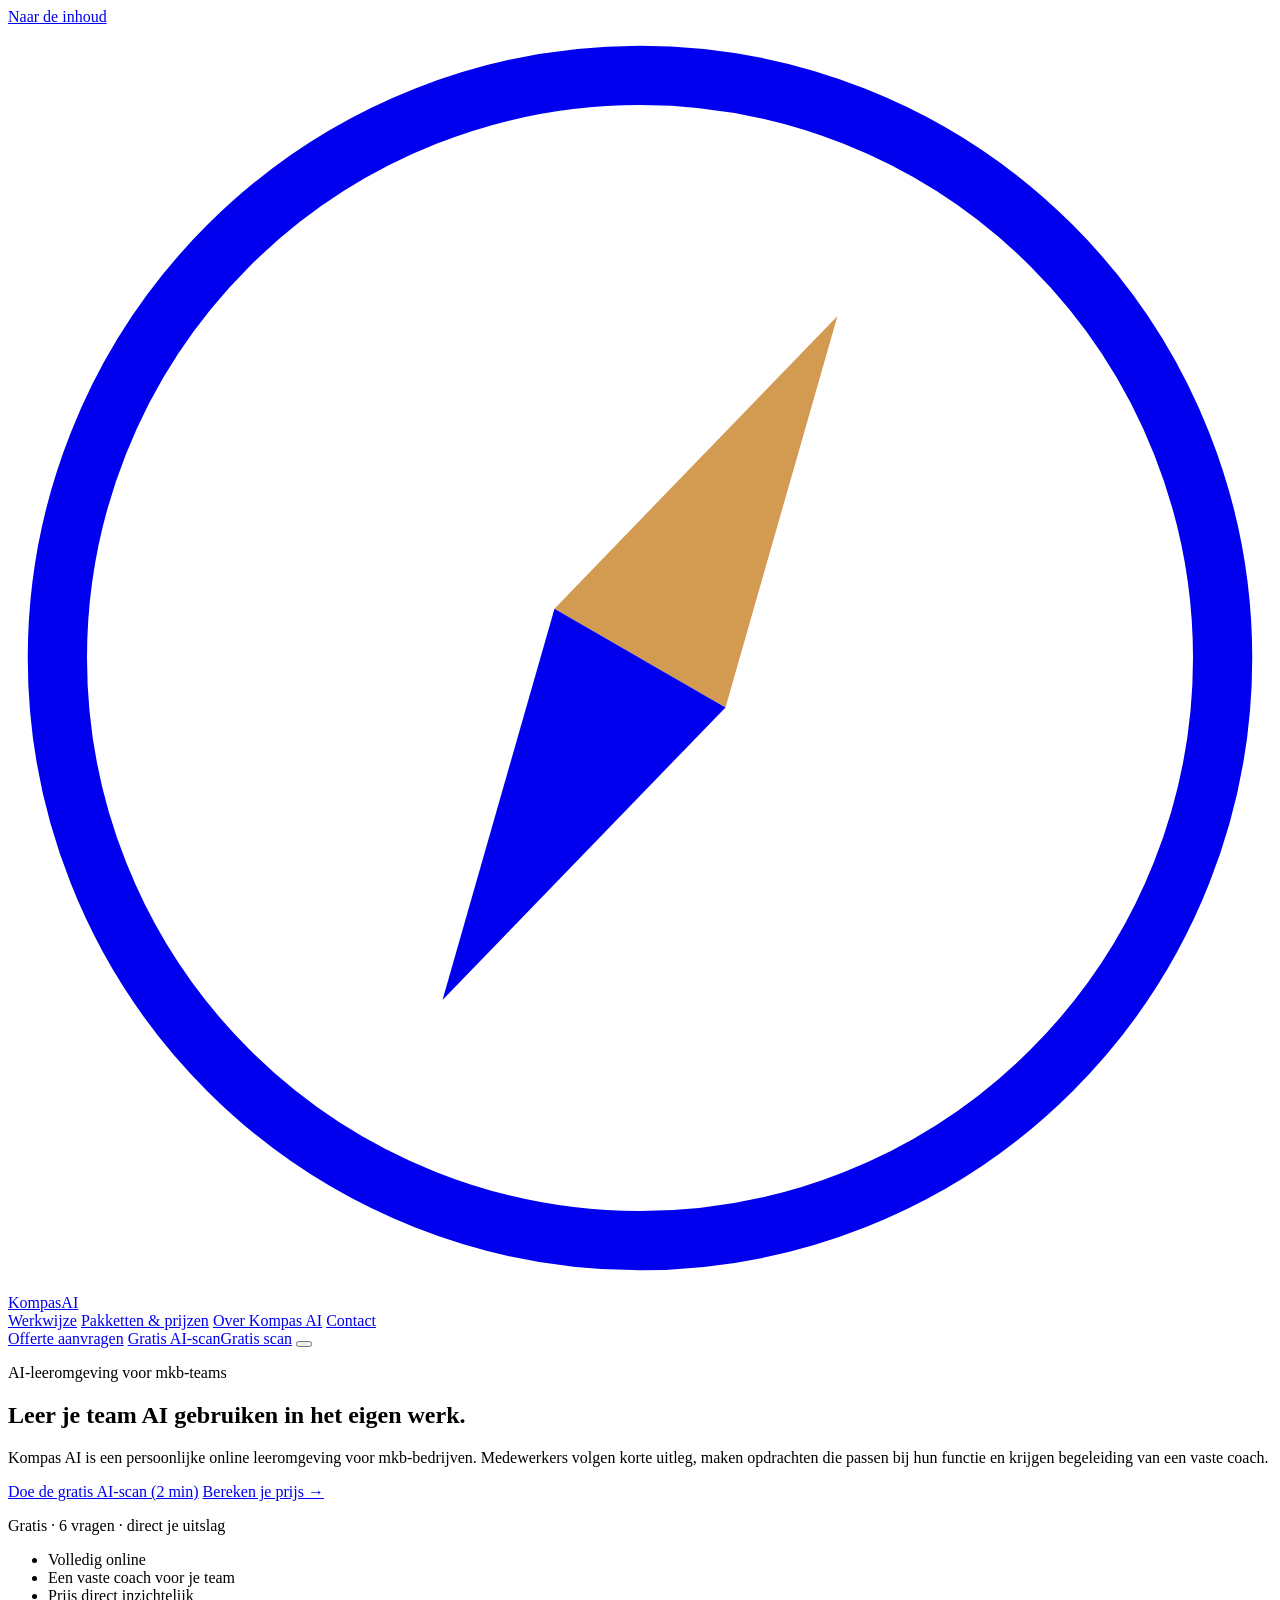
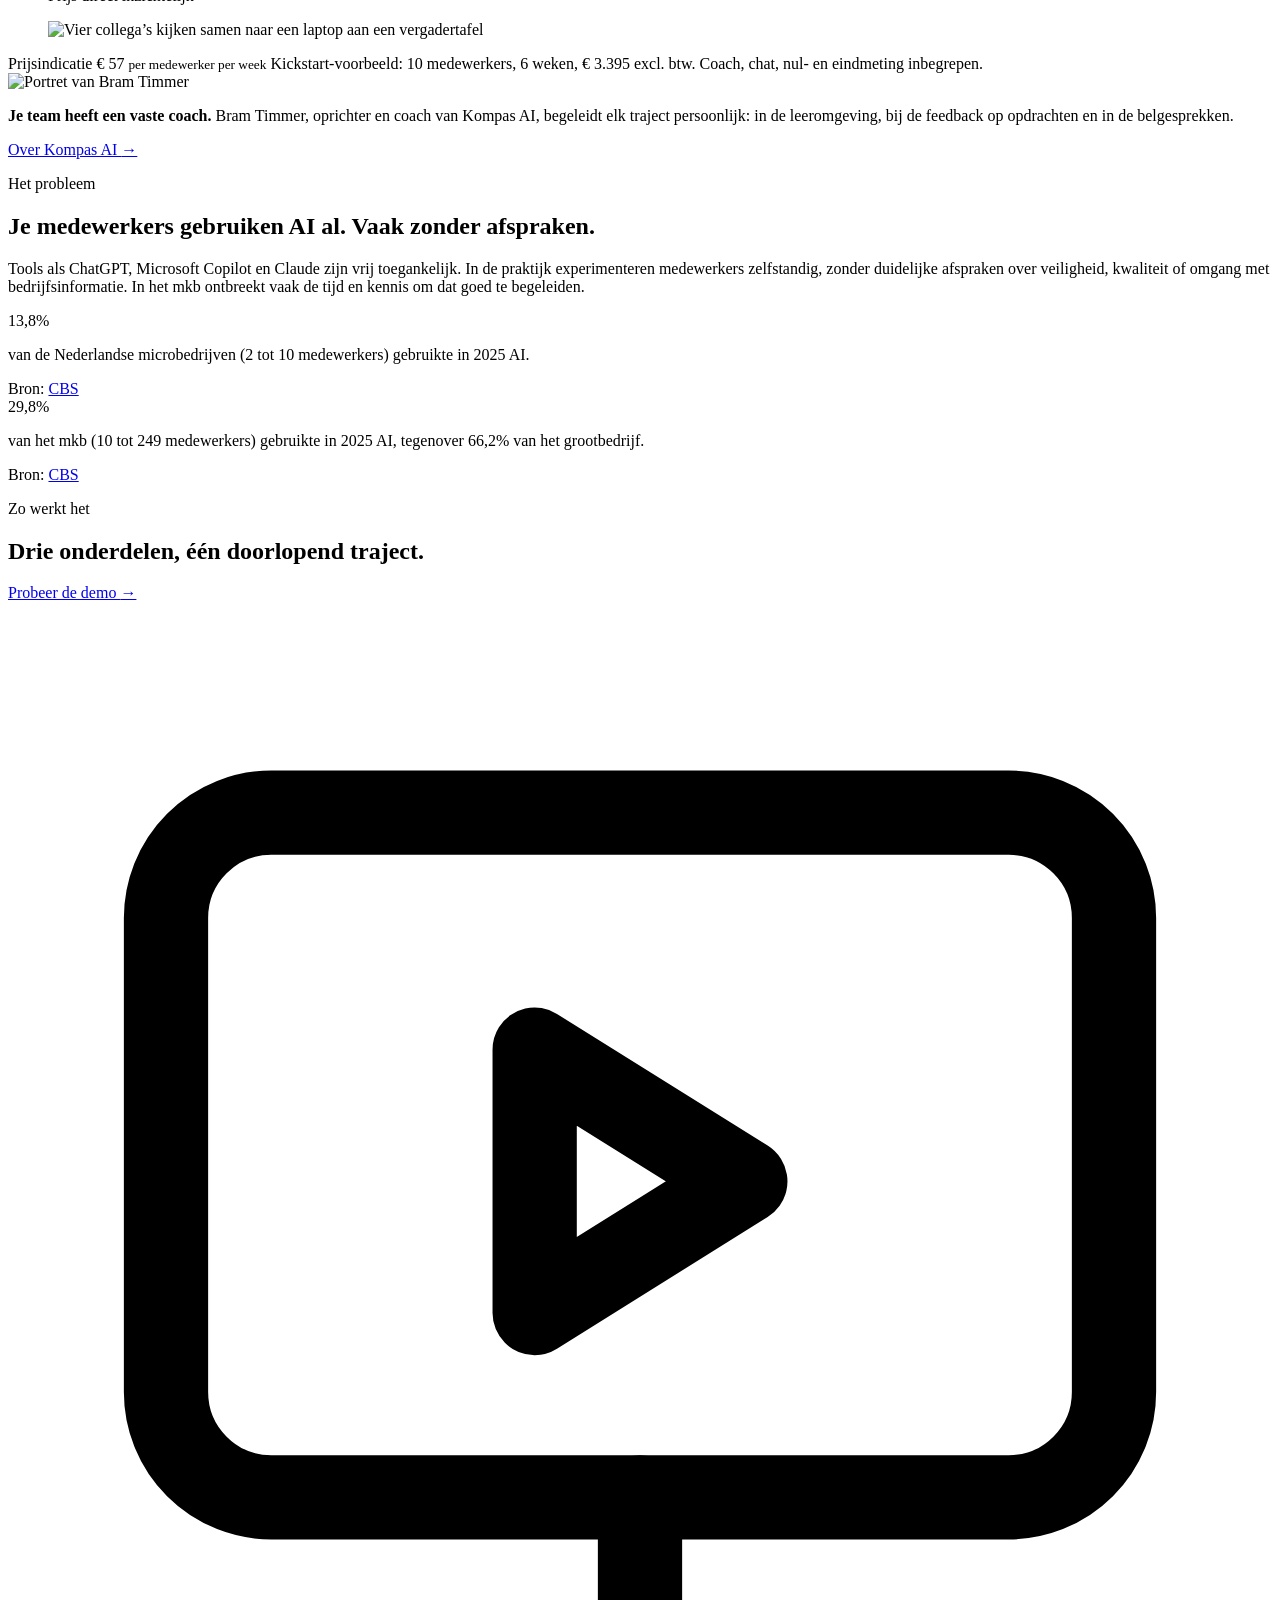
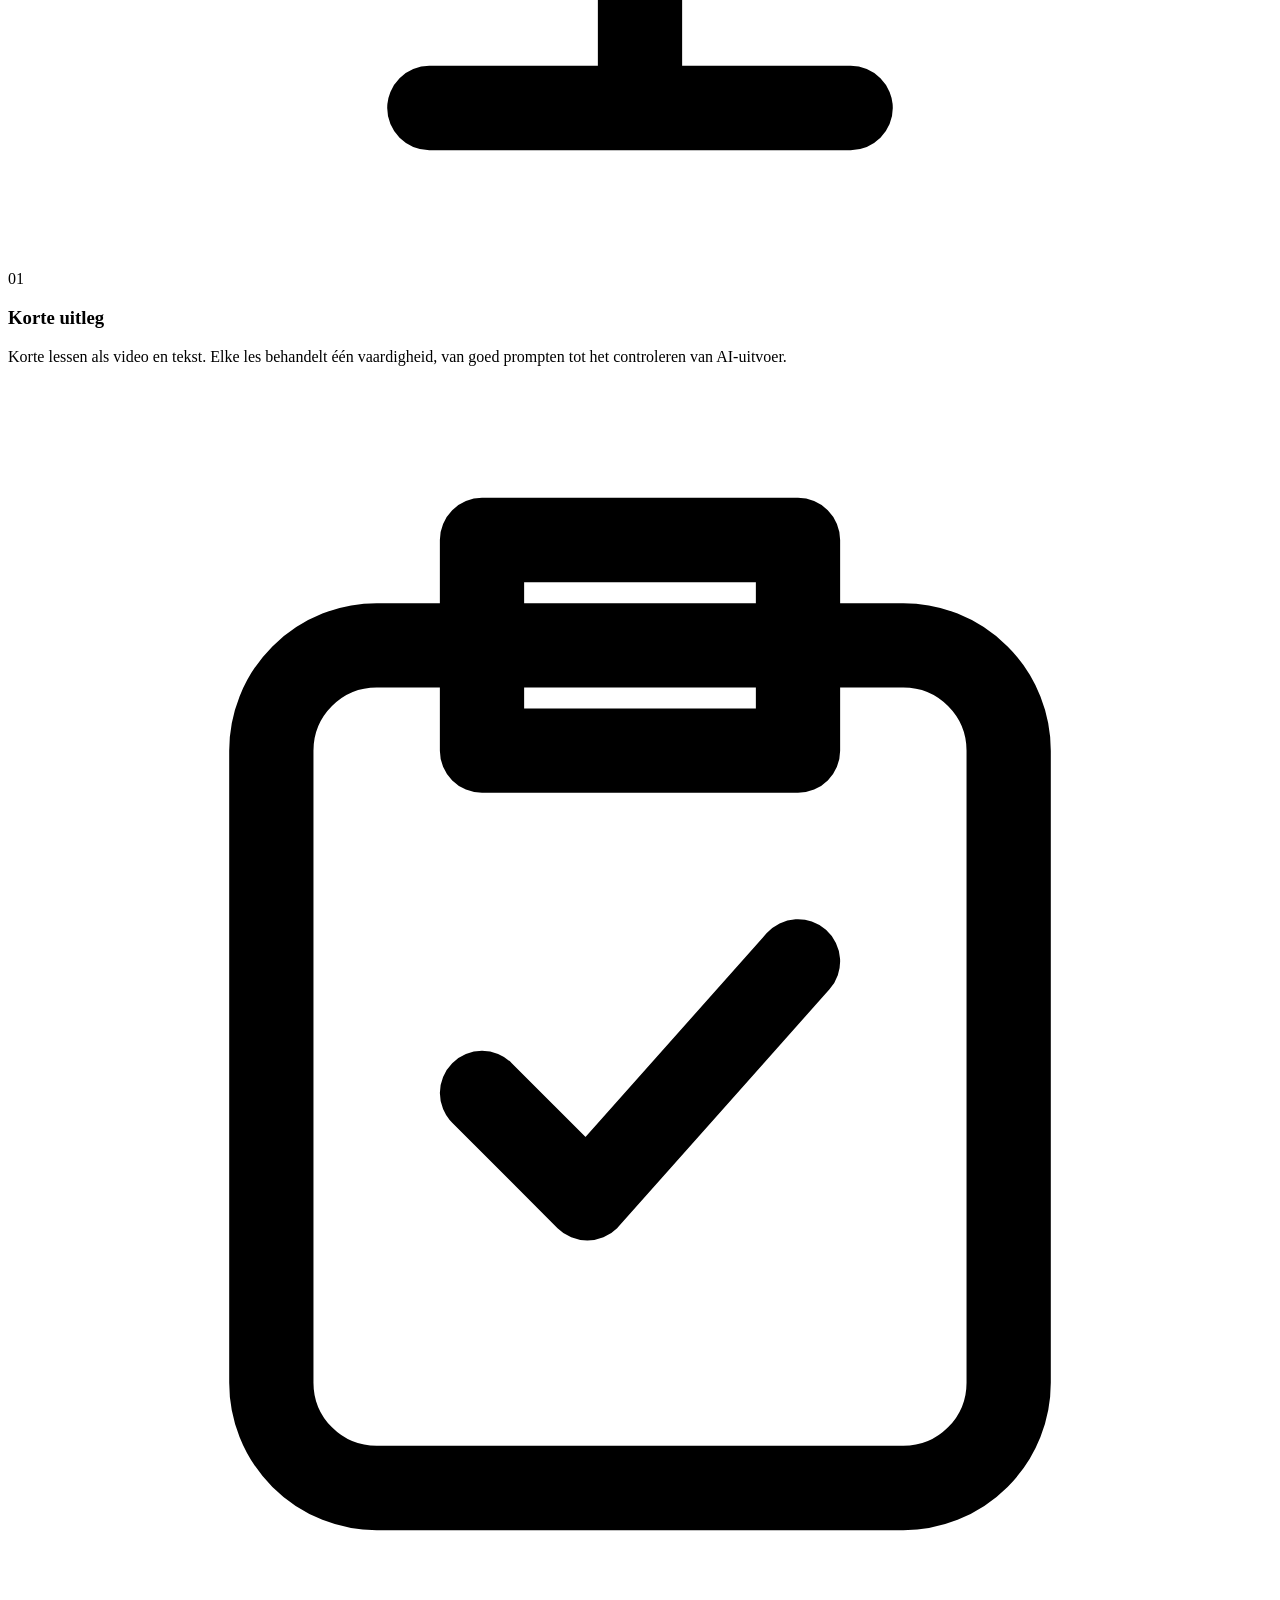
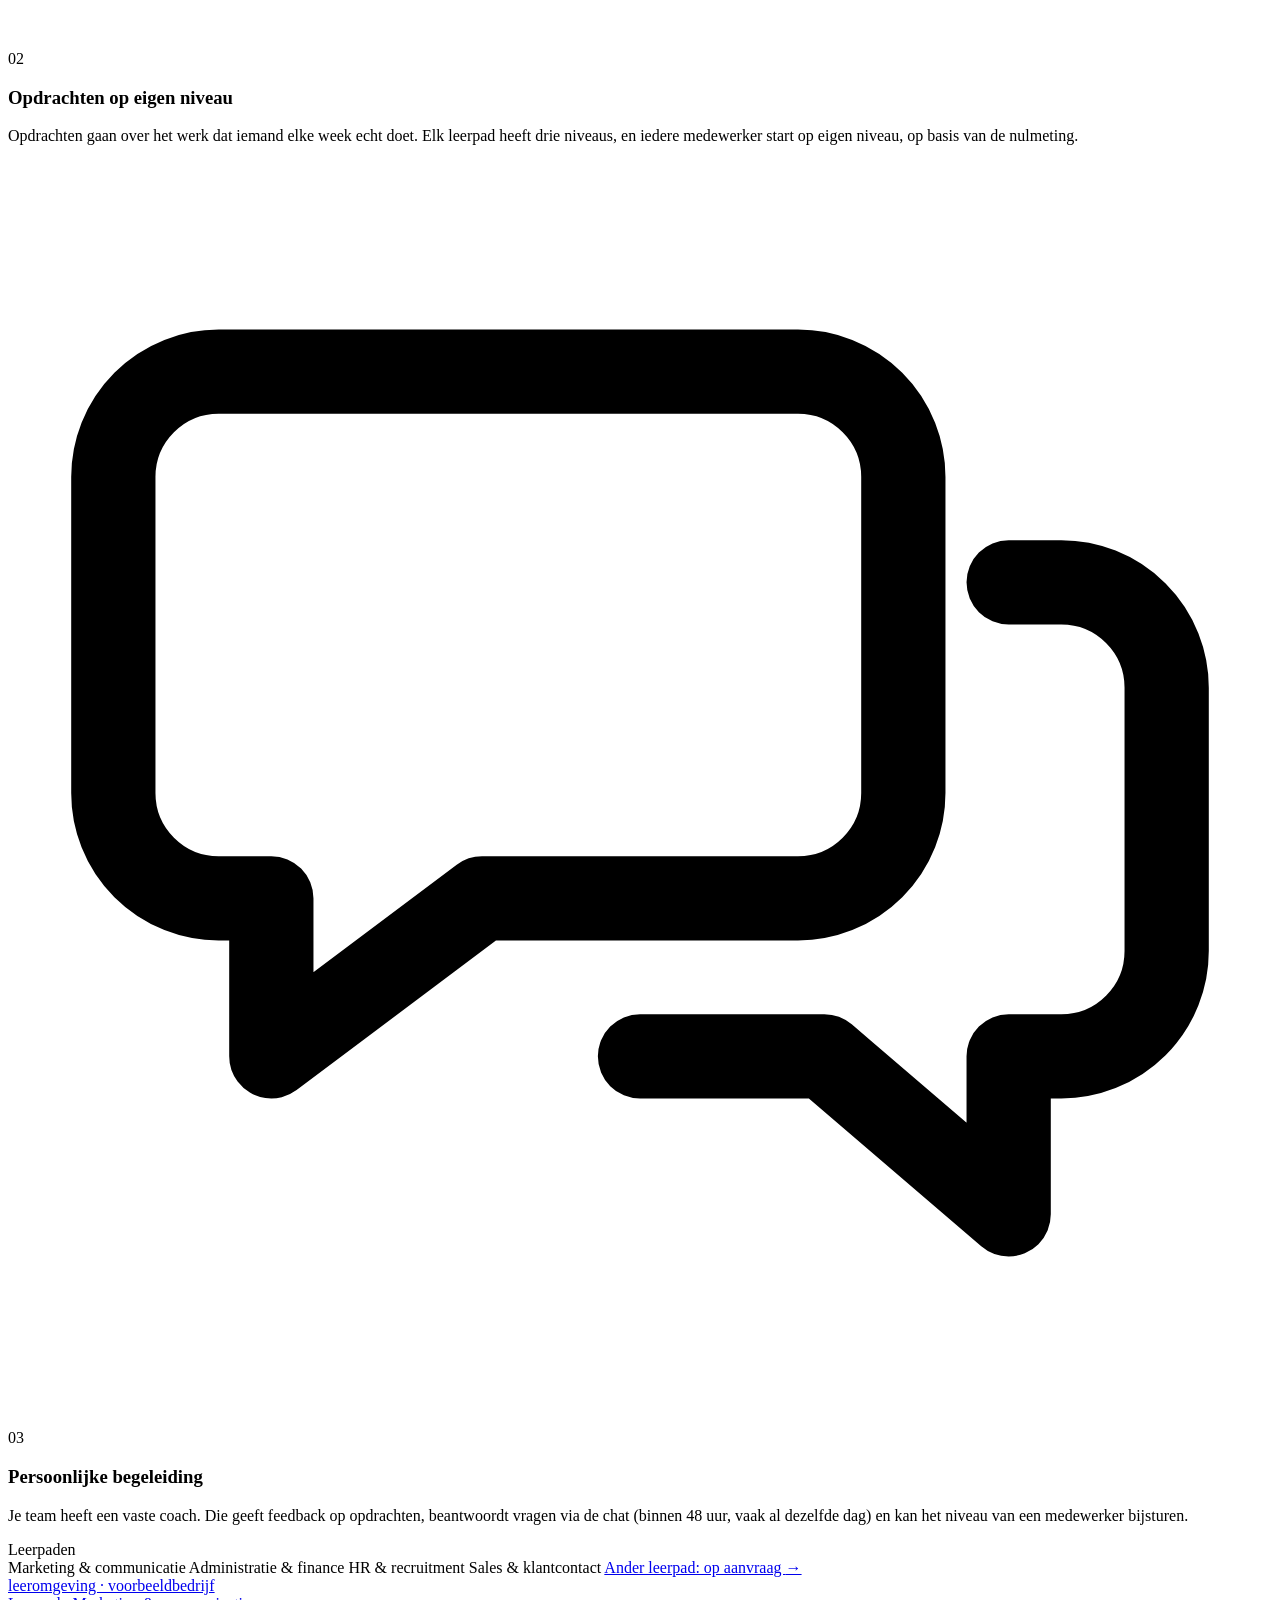
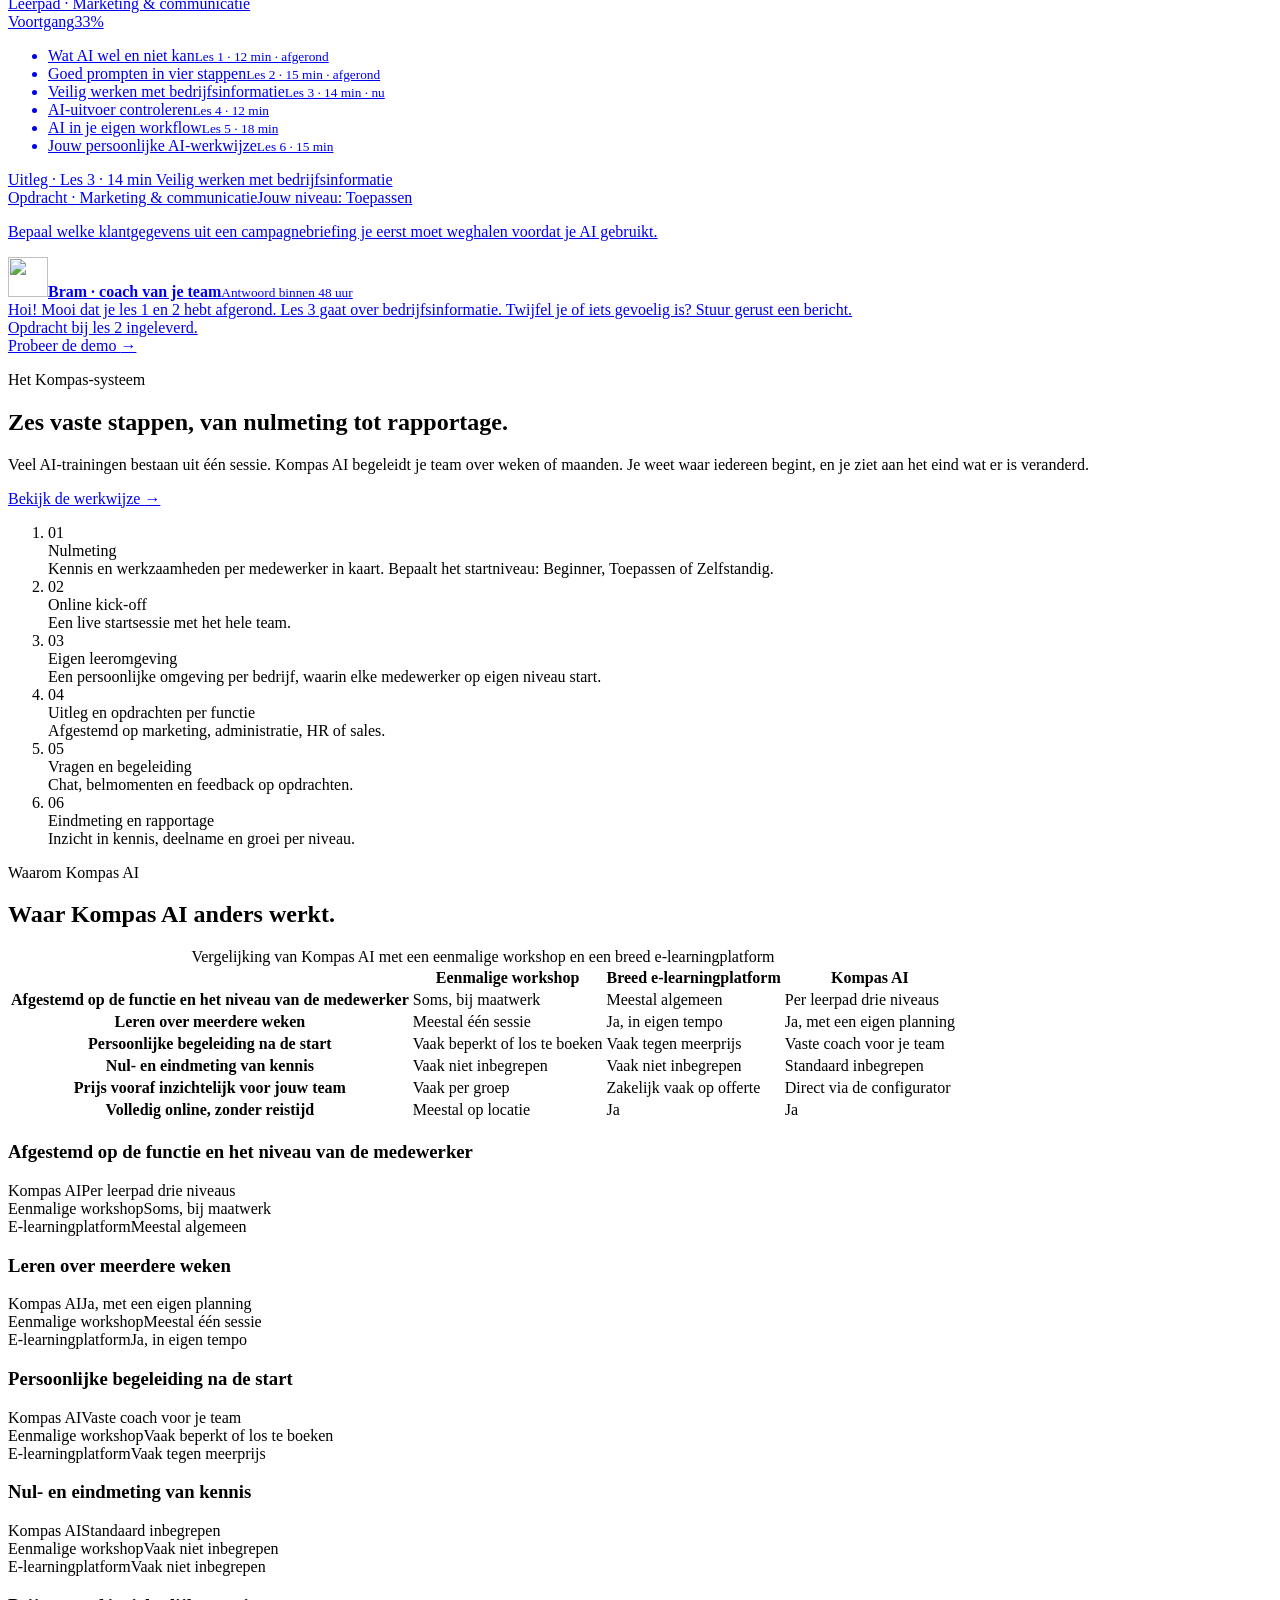
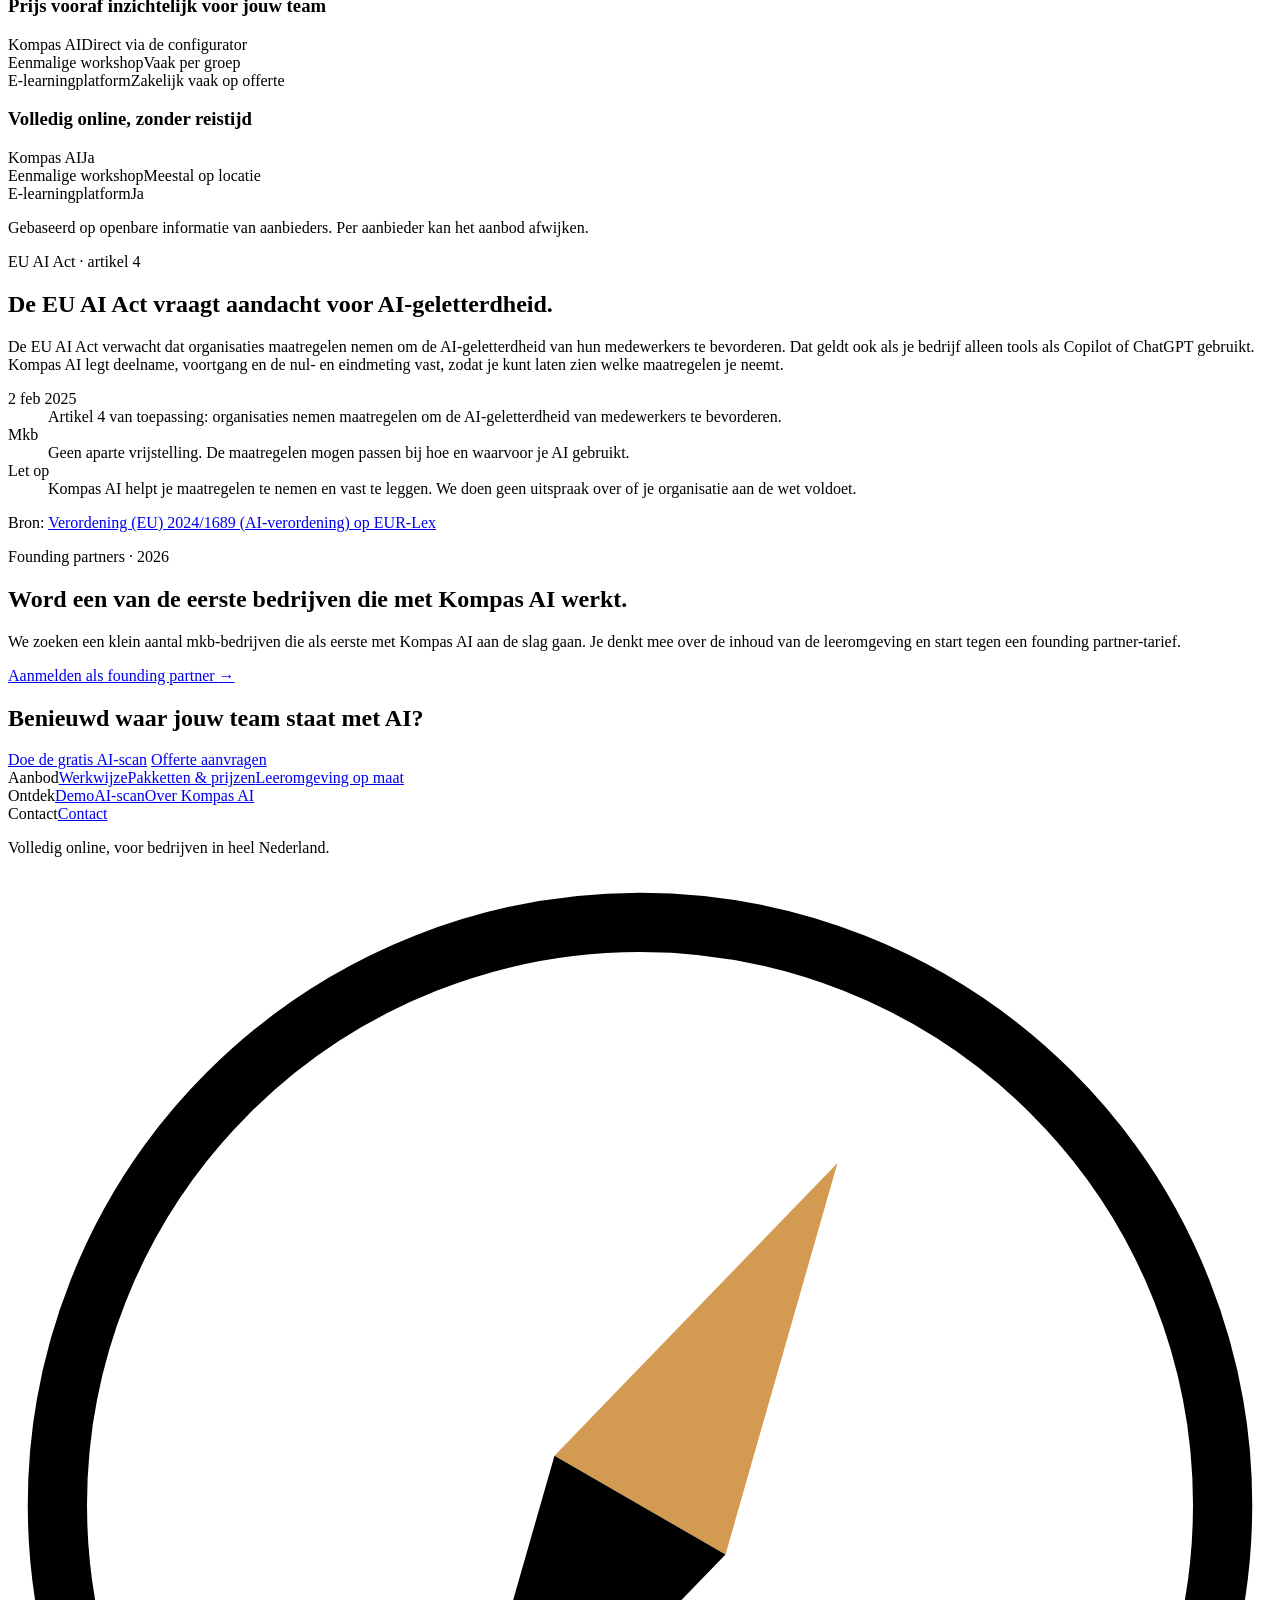
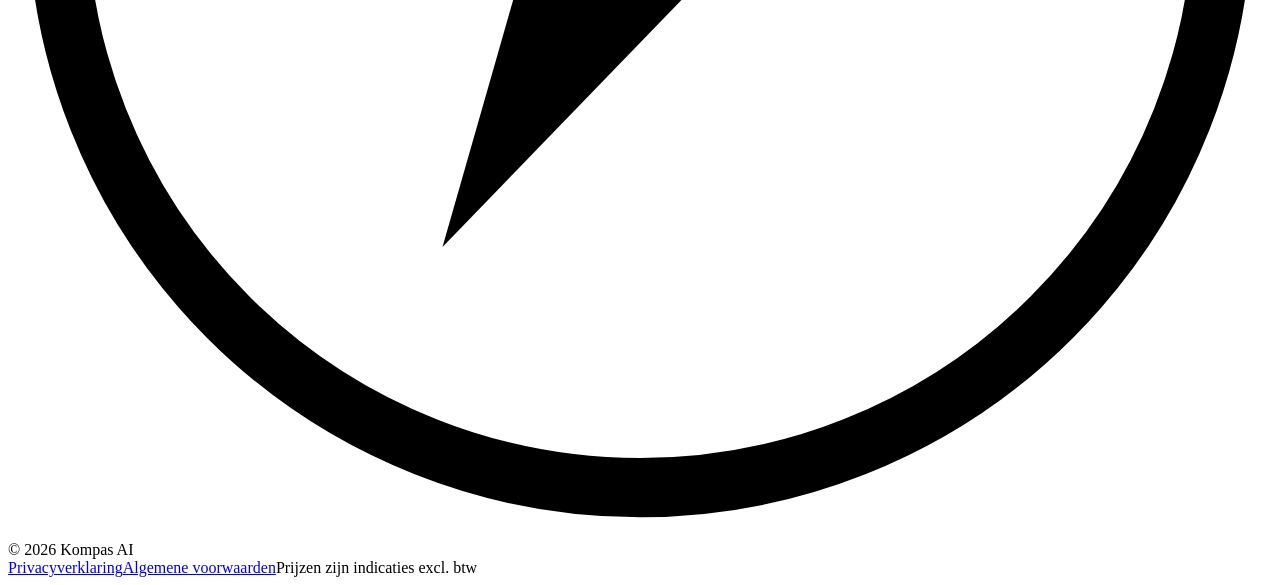
==== index.html @ 10b002e6 "Add files via upload" ====
<!doctype html>
<html lang="nl">
<head>
<meta charset="utf-8">
<meta name="viewport" content="width=device-width, initial-scale=1">
<title>Kompas AI · AI-leeromgeving voor mkb-teams</title>
<meta name="description" content="Kompas AI is een persoonlijke online leeromgeving voor mkb-bedrijven. Korte uitleg, opdrachten per functie en een vaste coach. Bereken direct je prijs of doe de gratis AI-scan.">
<meta name="theme-color" content="#f6f2eb">
<link rel="icon" href="assets/img/favicon.svg" type="image/svg+xml">
<link rel="icon" href="assets/img/favicon-32.png" sizes="32x32" type="image/png">
<link rel="apple-touch-icon" href="assets/img/apple-touch-icon.png">
<meta property="og:type" content="website">
<meta property="og:locale" content="nl_NL">
<meta property="og:site_name" content="Kompas AI">
<meta property="og:title" content="Kompas AI · Leer je team AI gebruiken in het eigen werk">
<meta property="og:description" content="Persoonlijke online AI-leeromgeving voor mkb-teams: korte uitleg, opdrachten op eigen niveau en een vaste coach.">
<meta property="og:image" content="assets/img/og-image.jpg">
<meta name="twitter:card" content="summary_large_image">
<link rel="preconnect" href="https://fonts.googleapis.com">
<link rel="preconnect" href="https://fonts.gstatic.com" crossorigin>
<link rel="stylesheet" href="https://fonts.googleapis.com/css2?family=Geist:wght@400;500;600&amp;family=Geist+Mono:wght@400;500&amp;family=Gloock&amp;display=swap">
<link rel="stylesheet" href="assets/css/styles.css">
<link rel="preload" as="image" href="assets/img/team-800.jpg" imagesrcset="assets/img/team-800.jpg 800w, assets/img/team-1400.jpg 1400w" imagesizes="(min-width: 1024px) 590px, 100vw">
<script>document.documentElement.className += ' js';</script>
<script src="assets/js/config.js" defer></script>
<script src="assets/js/core.js" defer></script>
<script src="assets/js/site.js" defer></script>
<script type="application/ld+json">
{"@context":"https://schema.org","@type":"Organization","name":"Kompas AI","description":"Persoonlijke online AI-leeromgeving voor mkb-teams, met korte uitleg, opdrachten per functie en een vaste coach.","areaServed":{"@type":"Country","name":"Nederland"},"founder":{"@type":"Person","name":"Bram Timmer"}}
</script>
</head>
<body data-page="home">
<a class="skip-link" href="#main">Naar de inhoud</a>

<header class="site-header" data-header>
  <div class="header__bar">
    <a class="brand" href="index.html" aria-label="Kompas AI, naar de homepage">
      <svg class="brand__mark" viewBox="0 0 32 32" aria-hidden="true"><circle cx="16" cy="16" r="14.75" fill="none" stroke="currentColor" stroke-width="1.5"/><g transform="rotate(30 16 16)"><path d="M16 6 18.5 16h-5z" fill="#d39b52"/><path d="M13.5 16h5L16 26z" fill="currentColor"/></g></svg>
      <span class="brand__name">Kompas</span><span class="brand__tag">AI</span>
    </a>
    <nav class="nav" aria-label="Hoofdmenu">
      <a href="werkwijze.html" data-nav="werkwijze">Werkwijze</a>
      <a href="pakketten.html" data-nav="pakketten">Pakketten &amp; prijzen</a>
      <a href="over.html" data-nav="over">Over Kompas AI</a>
      <a href="contact.html" data-nav="contact">Contact</a>
    </nav>
    <div class="header__actions">
      <a class="header__login" href="#" data-login hidden>Inloggen</a>
      <a class="btn btn--outline btn--sm header__offerte" href="contact.html?type=offerte" data-cta="Offerte">Offerte aanvragen</a>
      <a class="btn btn--primary btn--sm" href="ai-scan.html" data-hide-on-scan><span class="label-lg">Gratis AI-scan</span><span class="label-sm">Gratis scan</span></a>
      <button class="menu-toggle" type="button" data-menu-toggle aria-expanded="false" aria-controls="mobiel-menu" aria-label="Menu openen"><span></span><span></span><span></span></button>
    </div>
  </div>
  <nav class="mobile-menu" id="mobiel-menu" aria-label="Hoofdmenu" hidden>
    <a class="mobile-menu__scan" href="ai-scan.html" data-nav="ai-scan">Gratis AI-scan <span class="arrow" aria-hidden="true">→</span></a>
    <a href="werkwijze.html" data-nav="werkwijze">Werkwijze</a>
    <a href="pakketten.html" data-nav="pakketten">Pakketten &amp; prijzen</a>
    <a href="over.html" data-nav="over">Over Kompas AI</a>
    <a href="contact.html" data-nav="contact">Contact</a>
    <a class="mobile-menu__offerte" href="contact.html?type=offerte" data-cta="Offerte">Offerte aanvragen</a>
    <a class="mobile-menu__login" href="#" data-login hidden>Inloggen</a>
  </nav>
</header>

<main id="main">

  <!-- Hero -->
  <section class="hero">
    <div class="container">
      <div class="hero__grid">
        <div class="hero__copy">
          <p class="eyebrow eyebrow--dot">AI-leeromgeving voor mkb-teams</p>
          <h1 class="display">Leer je team AI gebruiken in het eigen werk.</h1>
          <p class="lead">Kompas AI is een persoonlijke online leeromgeving voor mkb-bedrijven. Medewerkers volgen korte uitleg, maken opdrachten die passen bij hun functie en krijgen begeleiding van een vaste coach.</p>
          <div class="hero__ctas">
            <a class="btn btn--primary btn--lg" href="ai-scan.html">Doe de gratis AI-scan (2 min)</a>
            <a class="link-arrow" href="pakketten.html">Bereken je prijs <span class="arrow" aria-hidden="true">→</span></a>
          </div>
          <p class="hero__micro">Gratis · 6 vragen · direct je uitslag</p>
          <ul class="trust-row">
            <li>Volledig online</li>
            <li>Een vaste coach voor je team</li>
            <li>Prijs direct inzichtelijk</li>
          </ul>
        </div>
        <div class="hero__media">
          <figure class="media media--4x3 hero__photo">
            <img src="assets/img/team-800.jpg" srcset="assets/img/team-800.jpg 800w, assets/img/team-1400.jpg 1400w" sizes="(min-width: 1024px) 590px, 100vw" width="1400" height="1050" alt="Vier collega’s kijken samen naar een laptop aan een vergadertafel" fetchpriority="high">
          </figure>
          <div class="price-anchor">
            <span class="price-anchor__label">Prijsindicatie</span>
            <span class="price-anchor__amount"><span data-anchor="pw">€ 57</span> <small>per medewerker per week</small></span>
            <span class="price-anchor__note">Kickstart-voorbeeld: <span data-anchor="emp">10</span> medewerkers, <span data-anchor="weeks">6</span> weken, <span data-anchor="total">€ 3.395</span> excl. btw. Coach, chat, nul- en eindmeting inbegrepen.</span>
          </div>
        </div>
      </div>

      <div class="coach-band reveal">
        <img class="coach-band__photo" src="assets/img/bram-240.jpg" width="64" height="64" alt="Portret van Bram Timmer" loading="lazy">
        <p class="coach-band__text"><strong>Je team heeft een vaste coach.</strong> Bram Timmer, oprichter en coach van Kompas AI, begeleidt elk traject persoonlijk: in de leeromgeving, bij de feedback op opdrachten en in de belgesprekken.</p>
        <a class="link-arrow link-arrow--sm" href="over.html">Over Kompas AI <span class="arrow" aria-hidden="true">→</span></a>
      </div>
    </div>
  </section>

  <!-- Het probleem -->
  <section class="section section--line">
    <div class="container">
      <div class="split split--end reveal">
        <div class="stack-16">
          <p class="eyebrow">Het probleem</p>
          <h2 class="h2">Je medewerkers gebruiken AI al. Vaak zonder afspraken.</h2>
        </div>
        <p class="text-lg">Tools als ChatGPT, Microsoft Copilot en Claude zijn vrij toegankelijk. In de praktijk experimenteren medewerkers zelfstandig, zonder duidelijke afspraken over veiligheid, kwaliteit of omgang met bedrijfsinformatie. In het mkb ontbreekt vaak de tijd en kennis om dat goed te begeleiden.</p>
      </div>
      <div class="stats" data-stats data-stagger>
        <div class="stat">
          <div class="stat__num">13,8%</div>
          <p class="text">van de Nederlandse microbedrijven (2 tot 10 medewerkers) gebruikte in 2025 AI.</p>
          <span class="stat__src">Bron: <a href="https://www.cbs.nl/nl-nl/longread/rapportages/2026/gebruik-van-ai-technologie-door-nederlandse-microbedrijven" target="_blank" rel="noopener">CBS</a></span>
        </div>
        <div class="stat">
          <div class="stat__num">29,8%</div>
          <p class="text">van het mkb (10 tot 249 medewerkers) gebruikte in 2025 AI, tegenover 66,2% van het grootbedrijf.</p>
          <span class="stat__src">Bron: <a href="https://www.cbs.nl/nl-nl/longread/rapportages/2026/gebruik-van-ai-technologie-door-nederlandse-microbedrijven" target="_blank" rel="noopener">CBS</a></span>
        </div>
        <div class="stat" data-kvk-stat hidden>
          <div class="stat__num">7%</div>
          <p class="text">van de Nederlandse ondernemers is goed op de hoogte van de EU AI Act.</p>
          <span class="stat__src">Bron: KVK, via <span data-bind="kvkBron"></span></span>
        </div>
      </div>
    </div>
  </section>

  <!-- Zo werkt het -->
  <section class="section section--sand">
    <div class="container stack-48">
      <div class="section-head section-head--row reveal">
        <div>
          <p class="eyebrow">Zo werkt het</p>
          <h2 class="h2">Drie onderdelen, één doorlopend traject.</h2>
        </div>
        <a class="btn btn--outline" href="demo.html">Probeer de demo <span class="arrow" aria-hidden="true">→</span></a>
      </div>
      <div class="grid cols-3" data-stagger>
        <article class="card">
          <div class="card__top">
            <span class="icon-tile"><svg viewBox="0 0 24 24" fill="none" stroke="currentColor" stroke-width="1.6" stroke-linecap="round" stroke-linejoin="round" aria-hidden="true"><rect x="3" y="4" width="18" height="13" rx="2"/><path d="M10 8.5v5l4-2.5z"/><path d="M8 21h8M12 17v4"/></svg></span>
            <span class="card__num">01</span>
          </div>
          <h3 class="h3">Korte uitleg</h3>
          <p class="text">Korte lessen als video en tekst. Elke les behandelt één vaardigheid, van goed prompten tot het controleren van AI-uitvoer.</p>
        </article>
        <article class="card">
          <div class="card__top">
            <span class="icon-tile"><svg viewBox="0 0 24 24" fill="none" stroke="currentColor" stroke-width="1.6" stroke-linecap="round" stroke-linejoin="round" aria-hidden="true"><rect x="5" y="5" width="14" height="16" rx="2"/><path d="M9 3h6v4H9z"/><path d="M9 13.5l2 2 4-4.5"/></svg></span>
            <span class="card__num">02</span>
          </div>
          <h3 class="h3">Opdrachten op eigen niveau</h3>
          <p class="text">Opdrachten gaan over het werk dat iemand elke week echt doet. Elk leerpad heeft drie niveaus, en iedere medewerker start op eigen niveau, op basis van de nulmeting.</p>
        </article>
        <article class="card">
          <div class="card__top">
            <span class="icon-tile"><svg viewBox="0 0 24 24" fill="none" stroke="currentColor" stroke-width="1.6" stroke-linecap="round" stroke-linejoin="round" aria-hidden="true"><path d="M4 4h11a2 2 0 0 1 2 2v6a2 2 0 0 1-2 2H9l-4 3v-3H4a2 2 0 0 1-2-2V6a2 2 0 0 1 2-2z"/><path d="M19 8h1a2 2 0 0 1 2 2v5a2 2 0 0 1-2 2h-1v3l-3.5-3H12"/></svg></span>
            <span class="card__num">03</span>
          </div>
          <h3 class="h3">Persoonlijke begeleiding</h3>
          <p class="text">Je team heeft een vaste coach. Die geeft feedback op opdrachten, beantwoordt vragen via de chat (<span data-bind="chatReactietijd">binnen 48 uur, vaak al dezelfde dag</span>) en kan het niveau van een medewerker bijsturen.</p>
        </article>
      </div>
      <div class="stack-12 reveal">
        <span class="eyebrow">Leerpaden</span>
        <div class="chip-row" data-leerpaden="chip">
          <span class="chip" data-lp>Marketing &amp; communicatie</span>
          <span class="chip" data-lp>Administratie &amp; finance</span>
          <span class="chip" data-lp>HR &amp; recruitment</span>
          <span class="chip" data-lp>Sales &amp; klantcontact</span>
          <a class="chip chip--dashed" href="contact.html?type=leerpad-op-aanvraag" data-cta="Leerpad op aanvraag">Ander leerpad: op aanvraag <span class="arrow" aria-hidden="true">→</span></a>
        </div>
      </div>

      <a class="shot reveal" href="demo.html" aria-label="Probeer de demo van de leeromgeving">
        <div class="window" aria-hidden="true">
          <div class="window__bar"><span class="window__dots"><i></i><i></i><i></i></span><span class="window__url">leeromgeving · voorbeeldbedrijf</span></div>
          <div class="mock">
            <div class="mock__side">
              <span class="mock__label">Leerpad · Marketing &amp; communicatie</span>
              <div class="mock__prog"><span>Voortgang</span><span class="mono">33%</span></div>
              <div class="mock__track"><i></i></div>
              <ul class="mock__lessons">
                <li class="done"><span>Wat AI wel en niet kan<small>Les 1 · 12 min · afgerond</small></span></li>
                <li class="done"><span>Goed prompten in vier stappen<small>Les 2 · 15 min · afgerond</small></span></li>
                <li class="now"><span>Veilig werken met bedrijfsinformatie<small>Les 3 · 14 min · nu</small></span></li>
                <li><span>AI-uitvoer controleren<small>Les 4 · 12 min</small></span></li>
                <li><span>AI in je eigen workflow<small>Les 5 · 18 min</small></span></li>
                <li><span>Jouw persoonlijke AI-werkwijze<small>Les 6 · 15 min</small></span></li>
              </ul>
            </div>
            <div class="mock__main">
              <span class="mock__label">Uitleg · Les 3 · 14 min</span>
              <span class="mock__title">Veilig werken met bedrijfsinformatie</span>
              <div class="mock__video"><span class="mock__play"></span></div>
              <div class="mock__task">
                <div class="mock__badges"><span class="b1">Opdracht · Marketing &amp; communicatie</span><span class="b2">Jouw niveau: Toepassen</span></div>
                <p>Bepaal welke klantgegevens uit een campagnebriefing je eerst moet weghalen voordat je AI gebruikt.</p>
                <div class="mock__input"></div>
              </div>
            </div>
            <div class="mock__chat">
              <div class="mock__coach"><img src="assets/img/bram-240.jpg" alt="" width="40" height="40" loading="lazy"><span><b>Bram · coach van je team</b><small>Antwoord binnen 48 uur</small></span></div>
              <div class="mock__msgs">
                <div class="mock__msg">Hoi! Mooi dat je les 1 en 2 hebt afgerond. Les 3 gaat over bedrijfsinformatie. Twijfel je of iets gevoelig is? Stuur gerust een bericht.</div>
                <div class="mock__msg mock__msg--me">Opdracht bij les 2 ingeleverd.</div>
              </div>
              <div class="mock__send"></div>
            </div>
          </div>
        </div>
        <span class="shot__cta">Probeer de demo <span class="arrow" aria-hidden="true">→</span></span>
      </a>
    </div>
  </section>

  <!-- Het Kompas-systeem -->
  <section class="section section--ink on-ink">
    <div class="container split">
      <div class="stack-24 reveal" style="align-items:flex-start">
        <p class="eyebrow">Het Kompas-systeem</p>
        <h2 class="h2">Zes vaste stappen, van nulmeting tot rapportage.</h2>
        <p class="text-lg">Veel AI-trainingen bestaan uit één sessie. Kompas AI begeleidt je team over weken of maanden. Je weet waar iedereen begint, en je ziet aan het eind wat er is veranderd.</p>
        <a class="btn btn--accent" href="werkwijze.html" style="margin-top:8px">Bekijk de werkwijze <span class="arrow" aria-hidden="true">→</span></a>
      </div>
      <ol class="step-rows" data-stagger>
        <li><span class="step-rows__n">01</span><div><div class="step-rows__t">Nulmeting</div><div class="step-rows__d">Kennis en werkzaamheden per medewerker in kaart. Bepaalt het startniveau: Beginner, Toepassen of Zelfstandig.</div></div></li>
        <li><span class="step-rows__n">02</span><div><div class="step-rows__t">Online kick-off</div><div class="step-rows__d">Een live startsessie met het hele team.</div></div></li>
        <li><span class="step-rows__n">03</span><div><div class="step-rows__t">Eigen leeromgeving</div><div class="step-rows__d">Een persoonlijke omgeving per bedrijf, waarin elke medewerker op eigen niveau start.</div></div></li>
        <li><span class="step-rows__n">04</span><div><div class="step-rows__t">Uitleg en opdrachten per functie</div><div class="step-rows__d">Afgestemd op marketing, administratie, HR of sales.</div></div></li>
        <li><span class="step-rows__n">05</span><div><div class="step-rows__t">Vragen en begeleiding</div><div class="step-rows__d">Chat, belmomenten en feedback op opdrachten.</div></div></li>
        <li><span class="step-rows__n">06</span><div><div class="step-rows__t">Eindmeting en rapportage</div><div class="step-rows__d">Inzicht in kennis, deelname en groei per niveau.</div></div></li>
      </ol>
    </div>
  </section>

  <!-- Waarom Kompas AI -->
  <section class="section">
    <div class="container stack-40">
      <div class="section-head reveal">
        <p class="eyebrow">Waarom Kompas AI</p>
        <h2 class="h2">Waar Kompas AI anders werkt.</h2>
      </div>
      <div class="compare reveal">
        <table class="compare-table">
          <caption class="sr-only">Vergelijking van Kompas AI met een eenmalige workshop en een breed e-learningplatform</caption>
          <thead>
            <tr><td></td><th scope="col">Eenmalige workshop</th><th scope="col">Breed e-learningplatform</th><th scope="col" class="is-kompas">Kompas AI</th></tr>
          </thead>
          <tbody>
            <tr><th scope="row">Afgestemd op de functie en het niveau van de medewerker</th><td>Soms, bij maatwerk</td><td>Meestal algemeen</td><td class="is-kompas">Per leerpad drie niveaus</td></tr>
            <tr><th scope="row">Leren over meerdere weken</th><td>Meestal één sessie</td><td>Ja, in eigen tempo</td><td class="is-kompas">Ja, met een eigen planning</td></tr>
            <tr><th scope="row">Persoonlijke begeleiding na de start</th><td>Vaak beperkt of los te boeken</td><td>Vaak tegen meerprijs</td><td class="is-kompas">Vaste coach voor je team</td></tr>
            <tr><th scope="row">Nul- en eindmeting van kennis</th><td>Vaak niet inbegrepen</td><td>Vaak niet inbegrepen</td><td class="is-kompas">Standaard inbegrepen</td></tr>
            <tr><th scope="row">Prijs vooraf inzichtelijk voor jouw team</th><td>Vaak per groep</td><td>Zakelijk vaak op offerte</td><td class="is-kompas">Direct via de configurator</td></tr>
            <tr><th scope="row">Volledig online, zonder reistijd</th><td>Meestal op locatie</td><td>Ja</td><td class="is-kompas">Ja</td></tr>
          </tbody>
        </table>
        <div class="compare-cards">
          <div class="compare-card"><h3>Afgestemd op de functie en het niveau van de medewerker</h3><div class="compare-card__k"><span>Kompas AI</span><span>Per leerpad drie niveaus</span></div><div class="compare-card__o"><div><span>Eenmalige workshop</span><span>Soms, bij maatwerk</span></div><div><span>E-learningplatform</span><span>Meestal algemeen</span></div></div></div>
          <div class="compare-card"><h3>Leren over meerdere weken</h3><div class="compare-card__k"><span>Kompas AI</span><span>Ja, met een eigen planning</span></div><div class="compare-card__o"><div><span>Eenmalige workshop</span><span>Meestal één sessie</span></div><div><span>E-learningplatform</span><span>Ja, in eigen tempo</span></div></div></div>
          <div class="compare-card"><h3>Persoonlijke begeleiding na de start</h3><div class="compare-card__k"><span>Kompas AI</span><span>Vaste coach voor je team</span></div><div class="compare-card__o"><div><span>Eenmalige workshop</span><span>Vaak beperkt of los te boeken</span></div><div><span>E-learningplatform</span><span>Vaak tegen meerprijs</span></div></div></div>
          <div class="compare-card"><h3>Nul- en eindmeting van kennis</h3><div class="compare-card__k"><span>Kompas AI</span><span>Standaard inbegrepen</span></div><div class="compare-card__o"><div><span>Eenmalige workshop</span><span>Vaak niet inbegrepen</span></div><div><span>E-learningplatform</span><span>Vaak niet inbegrepen</span></div></div></div>
          <div class="compare-card"><h3>Prijs vooraf inzichtelijk voor jouw team</h3><div class="compare-card__k"><span>Kompas AI</span><span>Direct via de configurator</span></div><div class="compare-card__o"><div><span>Eenmalige workshop</span><span>Vaak per groep</span></div><div><span>E-learningplatform</span><span>Zakelijk vaak op offerte</span></div></div></div>
          <div class="compare-card"><h3>Volledig online, zonder reistijd</h3><div class="compare-card__k"><span>Kompas AI</span><span>Ja</span></div><div class="compare-card__o"><div><span>Eenmalige workshop</span><span>Meestal op locatie</span></div><div><span>E-learningplatform</span><span>Ja</span></div></div></div>
        </div>
      </div>
      <p class="mono-sm">Gebaseerd op openbare informatie van aanbieders<span data-bind="cmpDatum"></span>. Per aanbieder kan het aanbod afwijken.</p>
    </div>
  </section>

  <!-- EU AI Act — [CONTROLEER bij EUR-Lex voor publicatie] -->
  <section class="section section--flush-top">
    <div class="container">
      <div class="ai-act split reveal" data-check="[CONTROLEER bij EUR-Lex voor publicatie]">
        <div class="stack-16">
          <p class="eyebrow">EU AI Act · artikel 4</p>
          <h2 class="h2 h2--sm">De EU AI Act vraagt aandacht voor AI-geletterdheid.</h2>
          <p class="text-md">De EU AI Act verwacht dat organisaties maatregelen nemen om de AI-geletterdheid van hun medewerkers te bevorderen. Dat geldt ook als je bedrijf alleen tools als Copilot of ChatGPT gebruikt. Kompas AI legt deelname, voortgang en de nul- en eindmeting vast, zodat je kunt laten zien welke maatregelen je neemt.</p>
        </div>
        <div class="stack-16">
          <dl class="def-rows">
            <div><dt>2 feb 2025</dt><dd>Artikel 4 van toepassing: organisaties nemen maatregelen om de AI-geletterdheid van medewerkers te bevorderen.</dd></div>
            <div><dt>Mkb</dt><dd>Geen aparte vrijstelling. De maatregelen mogen passen bij hoe en waarvoor je AI gebruikt.</dd></div>
            <div><dt>Let op</dt><dd>Kompas AI helpt je maatregelen te nemen en vast te leggen. We doen geen uitspraak over of je organisatie aan de wet voldoet.</dd></div>
          </dl>
          <p class="source-link">Bron: <a href="https://eur-lex.europa.eu/eli/reg/2024/1689/oj" target="_blank" rel="noopener">Verordening (EU) 2024/1689 (AI-verordening) op EUR-Lex</a></p>
        </div>
      </div>
    </div>
  </section>

  <!-- Founding partners -->
  <section class="section section--flush-top" data-founding>
    <div class="container">
      <div class="founding split split--end reveal">
        <div class="stack-16">
          <p class="eyebrow">Founding partners · 2026</p>
          <h2 class="h2 h2--sm">Word een van de eerste bedrijven die met Kompas AI werkt.</h2>
        </div>
        <div class="stack-20" style="align-items:flex-start">
          <p class="text-md" style="color:var(--ink)">We zoeken een klein aantal mkb-bedrijven die als eerste met Kompas AI aan de slag gaan. Je denkt mee over de inhoud van de leeromgeving en start tegen een founding partner-tarief.</p>
          <a class="btn btn--primary" href="contact.html?type=founding-partner" data-cta="Founding partner">Aanmelden als founding partner <span class="arrow" aria-hidden="true">→</span></a>
        </div>
      </div>
    </div>
  </section>

</main>

<footer class="site-footer">
  <div class="container footer__inner">
    <div class="footer__top">
      <div class="footer__cta">
        <h2 class="h2">Benieuwd waar jouw team staat met AI?</h2>
        <div class="row">
          <a class="btn btn--accent" href="ai-scan.html" data-hide-on-scan>Doe de gratis AI-scan</a>
          <a class="btn btn--ghost-light" href="contact.html?type=offerte" data-cta="Offerte">Offerte aanvragen</a>
        </div>
      </div>
      <div class="footer__cols">
        <div class="footer__col"><span class="footer__head">Aanbod</span><a href="werkwijze.html">Werkwijze</a><a href="pakketten.html">Pakketten &amp; prijzen</a><a href="leeromgeving-op-maat.html">Leeromgeving op maat</a></div>
        <div class="footer__col"><span class="footer__head">Ontdek</span><a href="demo.html">Demo</a><a href="ai-scan.html">AI-scan</a><a href="over.html">Over Kompas AI</a><a href="#" data-login hidden>Inloggen</a></div>
        <div class="footer__col"><span class="footer__head">Contact</span><a href="contact.html" data-cta="Kennismaking">Contact</a><a href="#" data-email data-if="contactEmail" hidden></a><p class="footer__note">Volledig online, voor bedrijven in heel Nederland.</p></div>
      </div>
    </div>
    <div class="footer__bottom">
      <div class="footer__legal">
        <svg class="footer__mark" viewBox="0 0 32 32" aria-hidden="true"><circle cx="16" cy="16" r="14.75" fill="none" stroke="currentColor" stroke-width="1.5"/><g transform="rotate(30 16 16)"><path d="M16 6 18.5 16h-5z" fill="#d39b52"/><path d="M13.5 16h5L16 26z" fill="currentColor"/></g></svg>
        <span>© <span data-year>2026</span> Kompas AI</span><span data-bedrijfsregel hidden></span>
      </div>
      <div class="footer__links"><a href="privacy.html">Privacyverklaring</a><a href="voorwaarden.html">Algemene voorwaarden</a><span>Prijzen zijn indicaties excl. btw</span></div>
    </div>
  </div>
</footer>
</body>
</html>
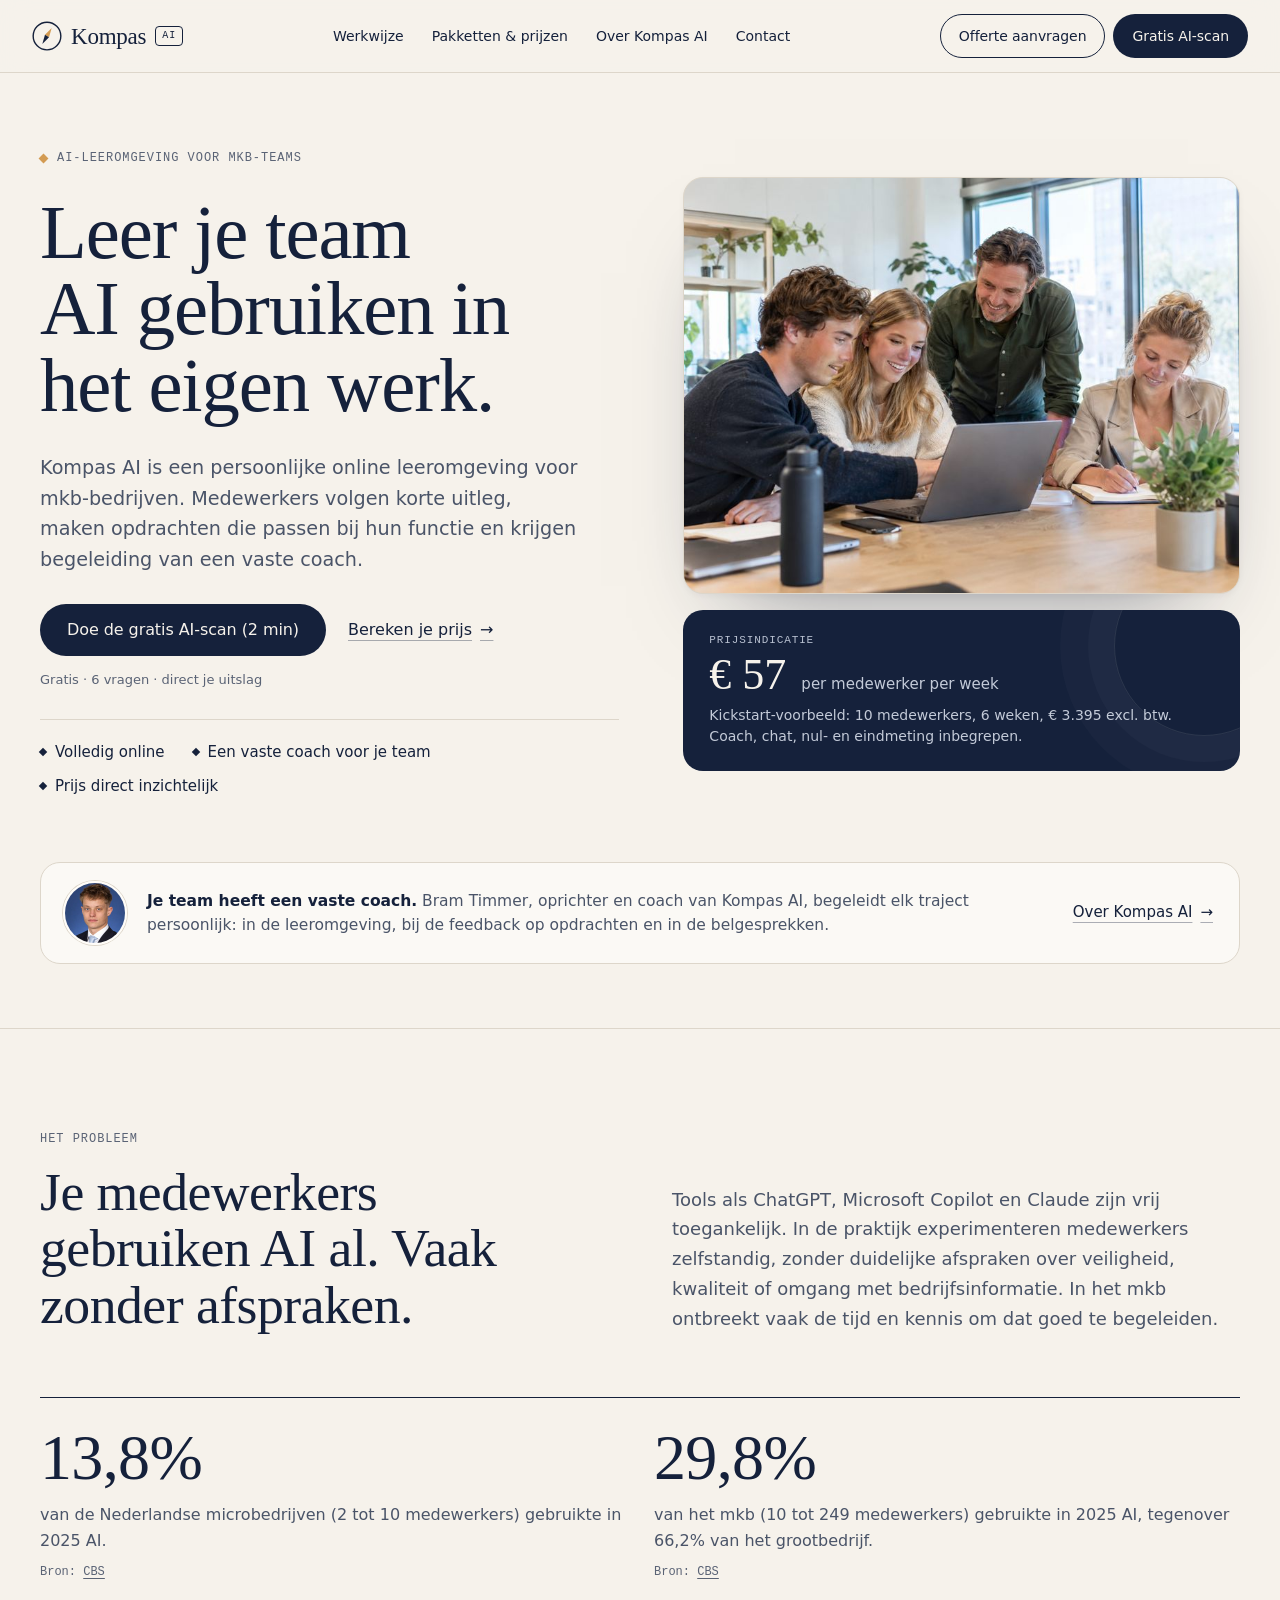
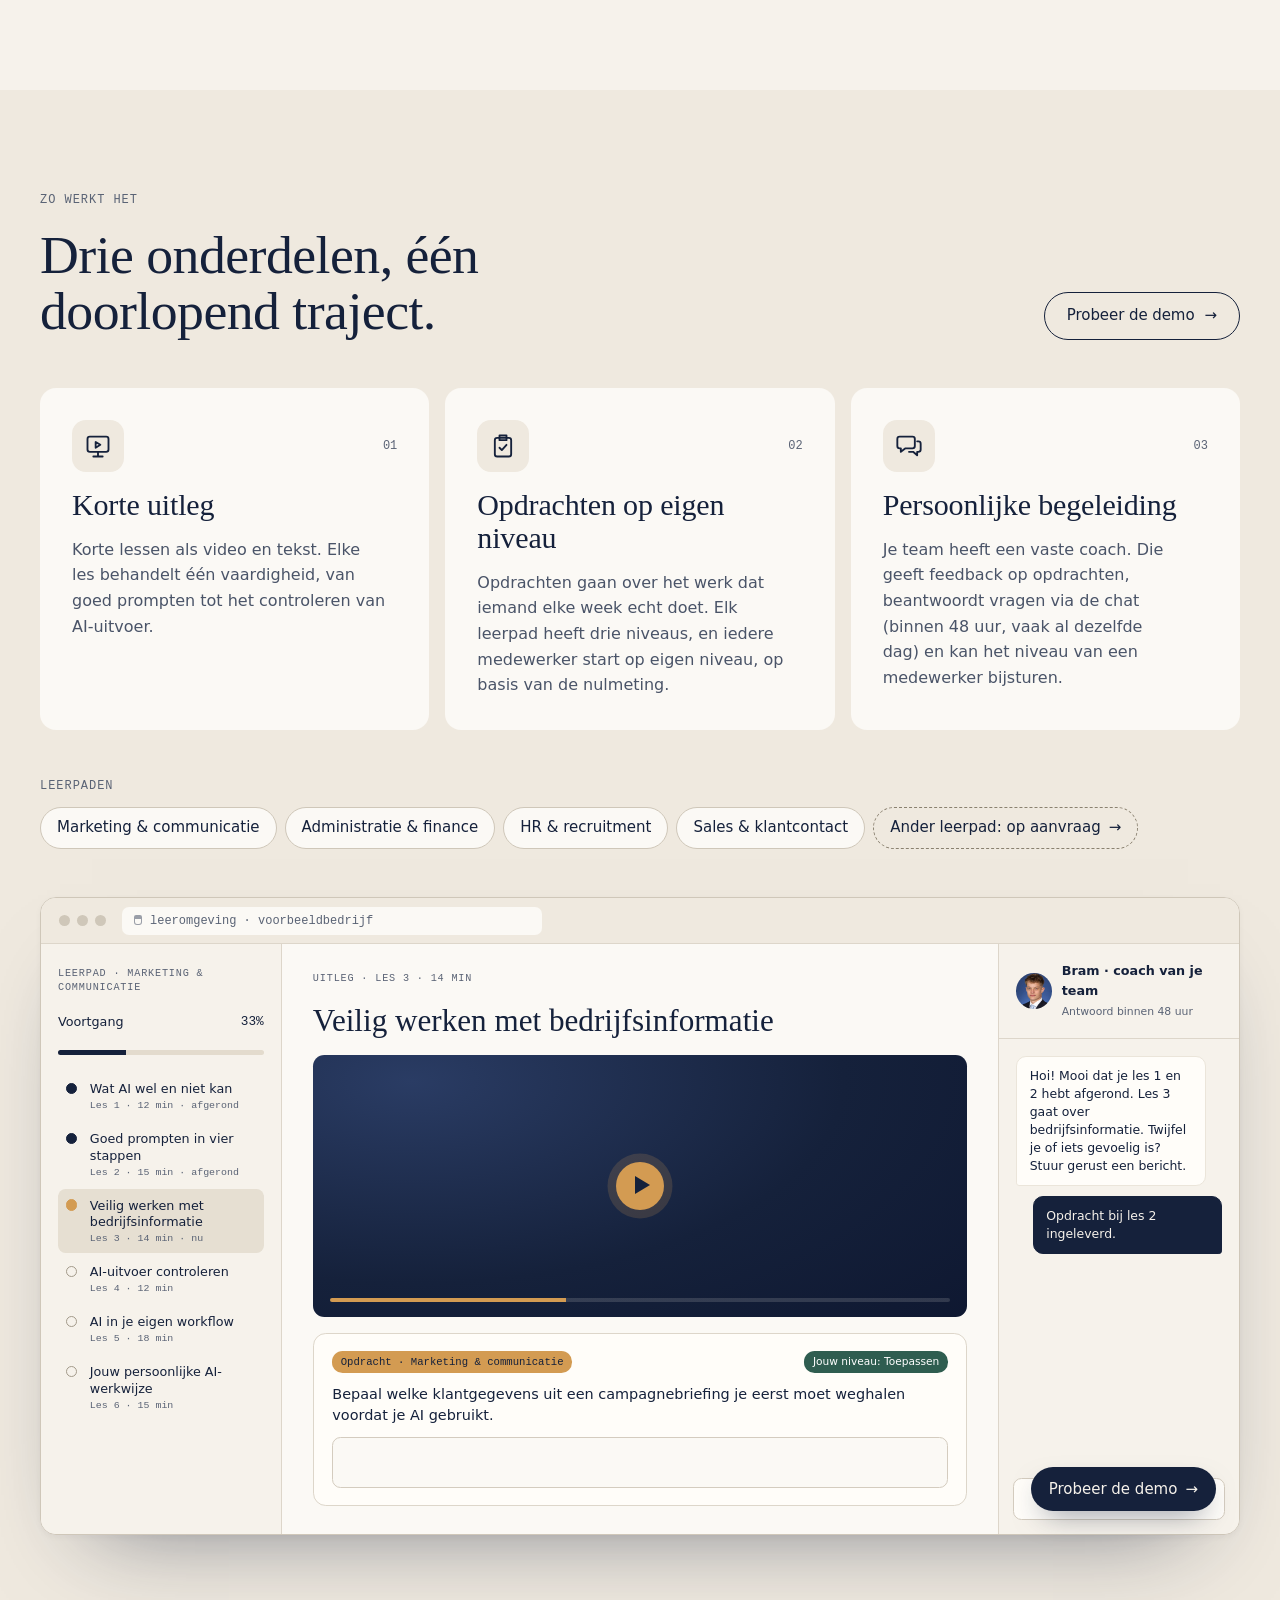
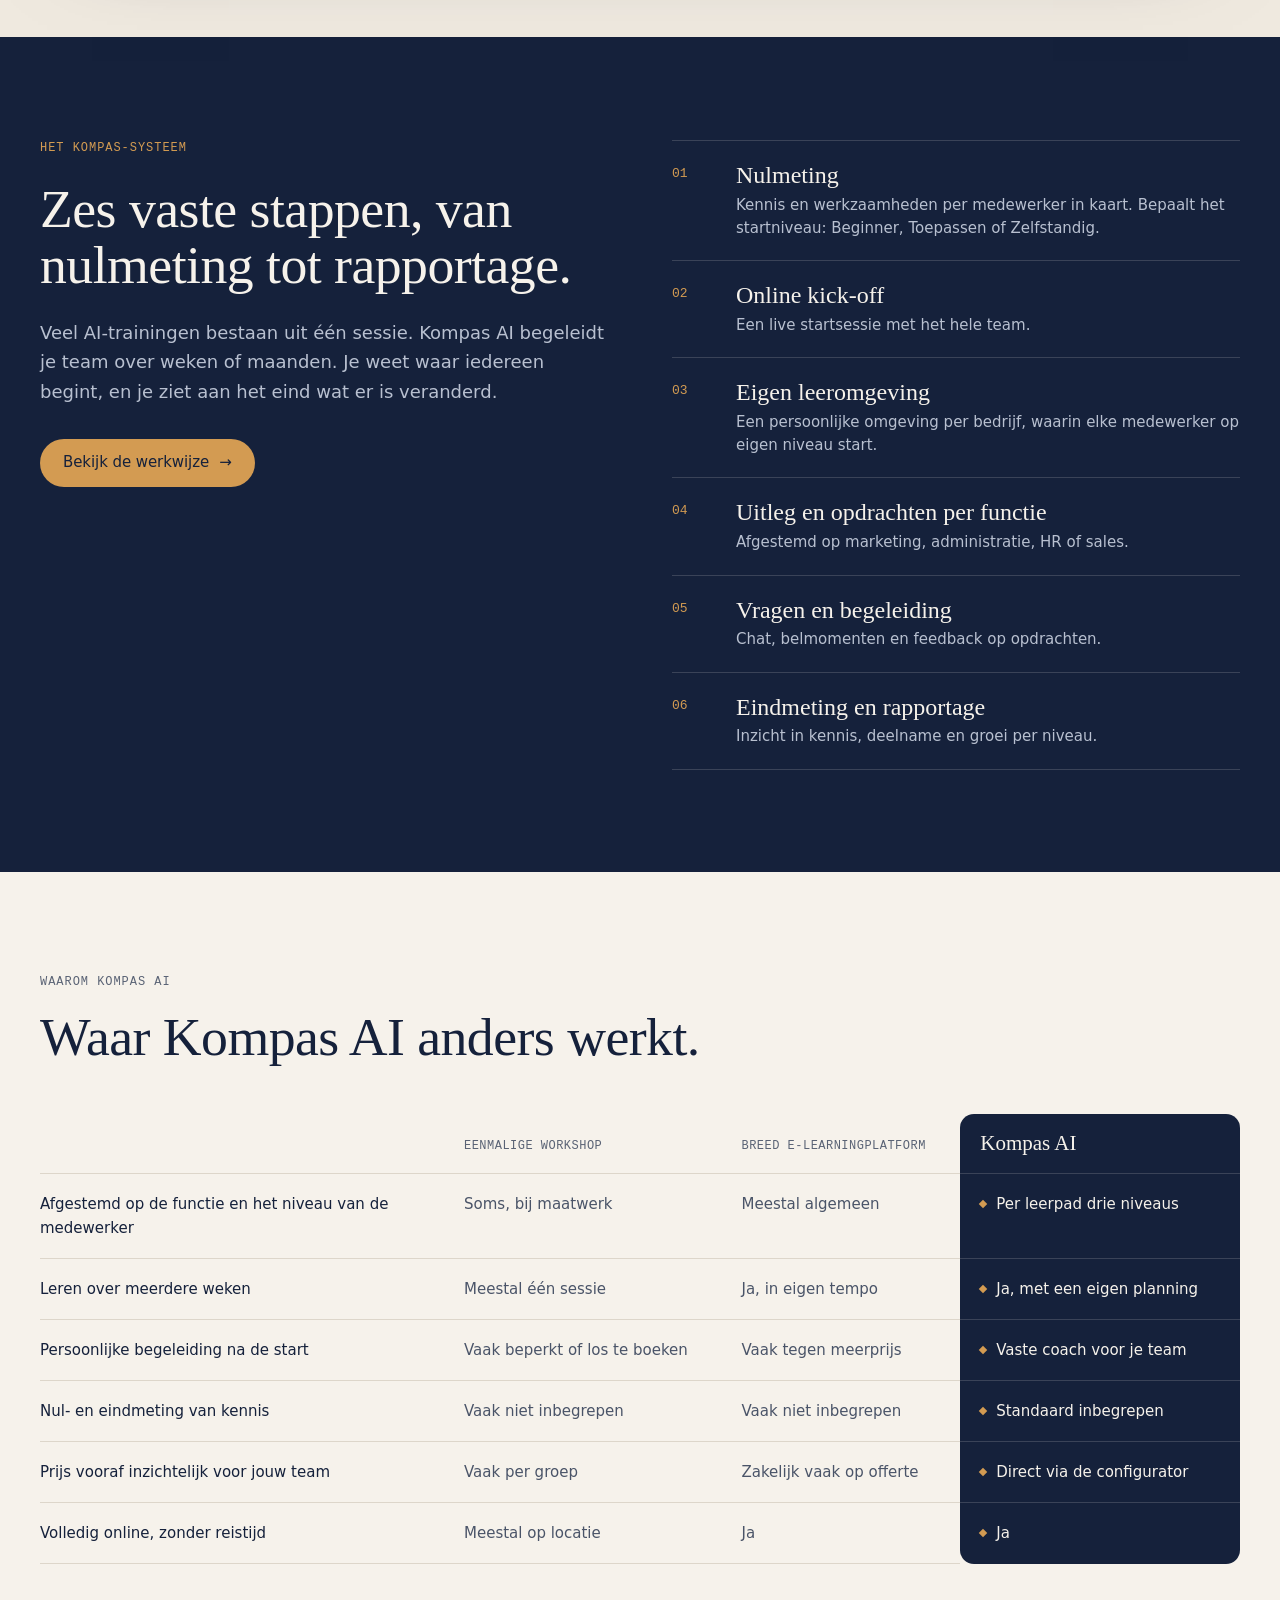
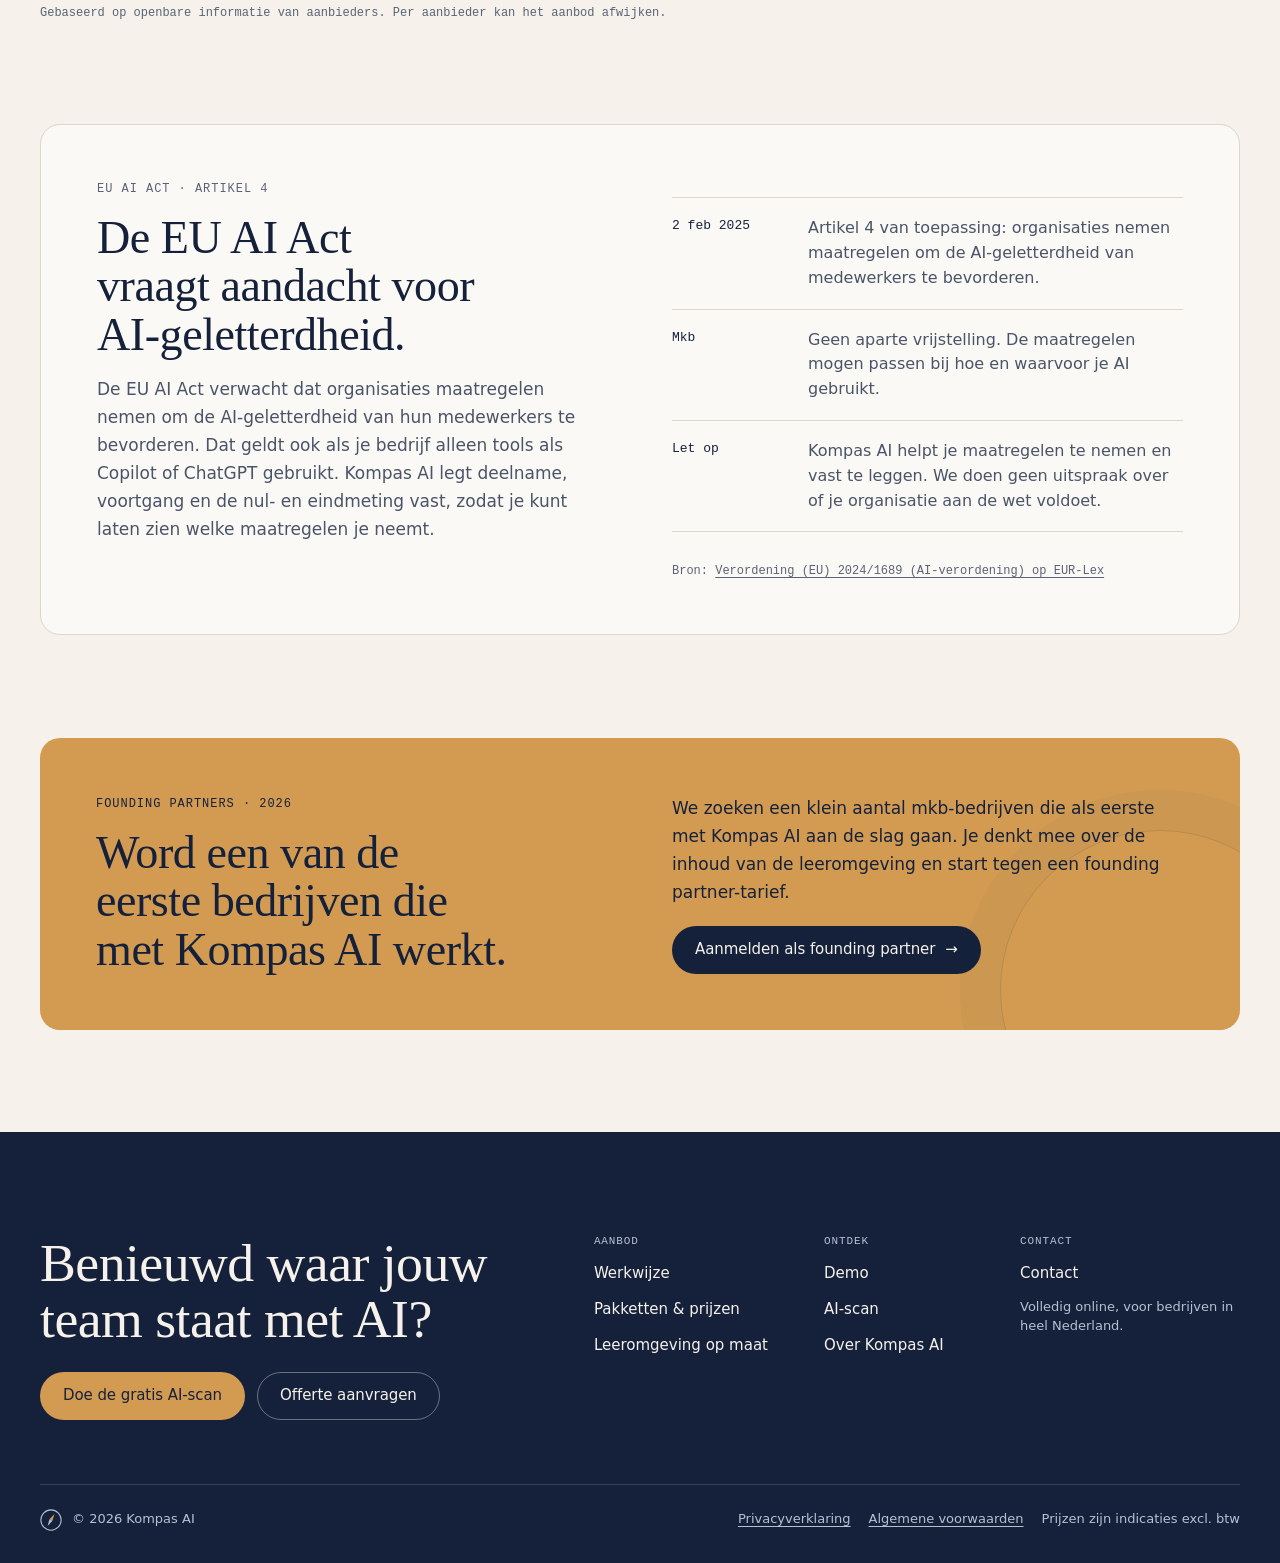
==== commit 99a2ef49: "Cloudflare Web Analytics toegevoegd en privacyverklaring aangevuld - Cloudflare Web Analytics-script" ====
--- a/index.html
+++ b/index.html
@@ -341,5 +341,6 @@
     </div>
   </div>
 </footer>
+<!-- Cloudflare Web Analytics --><script type='module' src='https://static.cloudflareinsights.com/beacon.min.js' data-cf-beacon='{"token": "598e565c293a40a98e3f20c729a58fe7"}'></script><!-- End Cloudflare Web Analytics -->
 </body>
 </html>
--- a/assets/css/styles.css
+++ b/assets/css/styles.css
@@ -0,0 +1,939 @@
+/* ==========================================================================
+   Kompas AI — stylesheet
+   1. Tokens · 2. Basis · 3. Typografie · 4. Layout · 5. Componenten
+   6. Header en footer · 7. Pagina's · 8. Configurator en planner
+   9. Formulieren · 10. Demo, scan en mockups · 11. Beweging en print
+   ========================================================================== */
+
+/* 1. Tokens ---------------------------------------------------------------- */
+:root {
+  --ink: #15213b;
+  --ink-2: #24365e;
+  --ink-3: #3d4f75;
+  --paper: #f6f2eb;
+  --sand: #efe9df;
+  --sand-2: #e3dbcd;
+  --sand-3: #ece5d9;
+  --sand-4: #f3eee5;
+  --card: #fbf9f5;
+  --raised: #fffdf9;
+  --text: #15213b;
+  --text-2: #4a5468;
+  --text-3: #5a6375;
+  --line: #ddd6ca;
+  --line-2: #cfc7b9;
+  --line-3: #ebe5da;
+  --gold: #d39b52;
+  --gold-2: #e0ab66;
+  --gold-ink: #8a5a1c;
+  --gold-soft: #f3e3cb;
+  --sky: #c9d5ea;
+  --green: #2f5d50;
+  --on-ink: #f6f2eb;
+  --on-ink-2: #b8c0d0;
+  --on-ink-3: #c3cad8;
+  --on-ink-line: rgba(246, 242, 235, .16);
+  --error: #b3261e;
+  --error-bg: #f6e2dc;
+  --error-ink: #7a2416;
+  --dash: #8a8170;
+
+  --font-sans: 'Geist', system-ui, -apple-system, 'Segoe UI', Roboto, sans-serif;
+  --font-mono: 'Geist Mono', ui-monospace, 'SFMono-Regular', Menlo, Consolas, monospace;
+  --font-serif: 'Gloock', Georgia, 'Times New Roman', serif;
+
+  --container: 1280px;
+  --gutter: clamp(20px, 4vw, 40px);
+  --section-y: clamp(64px, 8vw, 112px);
+  --header-h: 72px;
+  --r-xl: 20px;
+  --r-lg: 16px;
+  --r-md: 14px;
+  --r-sm: 10px;
+  --shadow-sm: 0 1px 2px rgba(21, 33, 59, .05);
+  --shadow-md: 0 1px 2px rgba(21, 33, 59, .04), 0 14px 34px -20px rgba(21, 33, 59, .32);
+  --shadow-lg: 0 2px 6px rgba(21, 33, 59, .04), 0 44px 90px -52px rgba(21, 33, 59, .55);
+  --ease: cubic-bezier(.2, .7, .2, 1);
+}
+
+/* 2. Basis ------------------------------------------------------------------- */
+*, *::before, *::after { box-sizing: border-box; }
+html { -webkit-text-size-adjust: 100%; text-size-adjust: 100%; scroll-padding-top: calc(var(--header-h) + 16px); }
+@media (prefers-reduced-motion: no-preference) { html { scroll-behavior: smooth; } }
+body {
+  margin: 0; min-height: 100vh; display: flex; flex-direction: column;
+  background: var(--paper); color: var(--text);
+  font: 400 16px/1.6 var(--font-sans);
+  -webkit-font-smoothing: antialiased; -moz-osx-font-smoothing: grayscale;
+  font-feature-settings: 'ss01' 0;
+}
+main { flex: 1 0 auto; }
+img { display: block; max-width: 100%; height: auto; }
+svg { flex: none; }
+a { color: inherit; text-decoration-thickness: 1px; text-underline-offset: 3px; }
+a:hover { color: var(--gold-ink); }
+button, input, select, textarea { font: inherit; color: inherit; }
+button { cursor: pointer; }
+h1, h2, h3, h4, p, figure, blockquote, ul, ol { margin: 0; }
+ul[role="list"], ol[role="list"] { list-style: none; padding: 0; }
+::selection { background: var(--gold); color: var(--ink); }
+:focus { outline: none; }
+:focus-visible { outline: 2px solid var(--gold); outline-offset: 3px; }
+[hidden] { display: none !important; }
+.sr-only { position: absolute !important; width: 1px; height: 1px; padding: 0; margin: -1px; overflow: hidden; clip: rect(0 0 0 0); white-space: nowrap; border: 0; }
+.skip-link { position: absolute; left: 16px; top: -100px; z-index: 100; padding: 12px 18px; border-radius: 999px; background: var(--ink); color: var(--on-ink); font-weight: 500; text-decoration: none; transition: top .2s; }
+.skip-link:focus { top: 12px; color: var(--on-ink); }
+.nowrap { white-space: nowrap; }
+.tnum { font-variant-numeric: tabular-nums; }
+
+/* 3. Typografie -------------------------------------------------------------- */
+.eyebrow { display: block; font: 500 12px/1.4 var(--font-mono); letter-spacing: .08em; text-transform: uppercase; color: var(--text-3); }
+.eyebrow--dot { display: inline-flex; align-items: center; gap: 10px; }
+.eyebrow--dot::before { content: ''; width: 7px; height: 7px; background: var(--gold); transform: rotate(45deg); flex: none; }
+.eyebrow--gold, .on-ink .eyebrow { color: var(--gold); }
+.on-ink .eyebrow--muted { color: var(--on-ink-2); }
+.display { font: 400 clamp(44px, 6vw, 84px)/1 var(--font-serif); letter-spacing: -.015em; text-wrap: balance; }
+.title { font: 400 clamp(40px, 5.4vw, 74px)/1.02 var(--font-serif); letter-spacing: -.015em; text-wrap: balance; }
+.title--md { font-size: clamp(40px, 5vw, 68px); }
+.h2 { font: 400 clamp(34px, 4.2vw, 56px)/1.05 var(--font-serif); letter-spacing: -.01em; text-wrap: balance; }
+.h2--sm { font-size: clamp(32px, 3.6vw, 48px); }
+.h3 { font: 400 30px/1.1 var(--font-serif); letter-spacing: -.005em; }
+.h4 { font: 400 24px/1.15 var(--font-serif); }
+.h5 { font: 400 22px/1.2 var(--font-serif); }
+.lead { font-size: clamp(18px, 1.5vw, 20px); line-height: 1.6; color: var(--text-2); text-wrap: pretty; }
+.text-lg { font-size: 18px; line-height: 1.65; color: var(--text-2); text-wrap: pretty; }
+.text-md { font-size: 17px; line-height: 1.65; color: var(--text-2); text-wrap: pretty; }
+.text { font-size: 16px; line-height: 1.6; color: var(--text-2); text-wrap: pretty; }
+.text-sm { font-size: 14px; line-height: 1.55; color: var(--text-2); }
+.text-xs { font-size: 13px; line-height: 1.5; color: var(--text-3); }
+.mono { font-family: var(--font-mono); }
+.mono-sm { font: 400 12px/1.5 var(--font-mono); color: var(--text-3); }
+.on-ink { color: var(--on-ink); }
+.on-ink .text, .on-ink .text-lg, .on-ink .text-md, .on-ink .text-sm, .on-ink .lead { color: var(--on-ink-2); }
+.on-ink .mono-sm, .on-ink .text-xs { color: var(--on-ink-2); }
+.serif-lead { font: 400 clamp(19px, 2vw, 24px)/1.35 var(--font-serif); color: var(--text-2); text-wrap: pretty; }
+h1, h2, h3, .display, .title, .h2 { overflow-wrap: break-word; }
+@media (max-width: 359px) { .display { font-size: 38px; } .title { font-size: 34px !important; } .h2 { font-size: 30px !important; } }
+
+/* 4. Layout ------------------------------------------------------------------ */
+.container { width: 100%; max-width: var(--container); margin-inline: auto; padding-inline: var(--gutter); }
+.container--narrow { max-width: 900px; }
+.container--text { max-width: 820px; }
+.section { padding-block: var(--section-y); }
+.section--flush-top { padding-top: 0; }
+.section--line { border-top: 1px solid var(--line); }
+.section--sand { background: var(--sand); }
+.section--ink { background: var(--ink); color: var(--on-ink); }
+.section-head { display: flex; flex-direction: column; gap: 18px; max-width: 760px; }
+.section-head--row { max-width: none; flex-direction: row; flex-wrap: wrap; justify-content: space-between; align-items: flex-end; gap: 24px; }
+.section-head--row > div { display: flex; flex-direction: column; gap: 18px; max-width: 720px; }
+.stack { display: flex; flex-direction: column; }
+.stack-8 { display: flex; flex-direction: column; gap: 8px; }
+.stack-12 { display: flex; flex-direction: column; gap: 12px; }
+.stack-16 { display: flex; flex-direction: column; gap: 16px; }
+.stack-20 { display: flex; flex-direction: column; gap: 20px; }
+.stack-24 { display: flex; flex-direction: column; gap: 24px; }
+.stack-32 { display: flex; flex-direction: column; gap: 32px; }
+.stack-40 { display: flex; flex-direction: column; gap: 40px; }
+.stack-48 { display: flex; flex-direction: column; gap: 48px; }
+.row { display: flex; flex-wrap: wrap; align-items: center; gap: 12px; }
+.split { display: grid; grid-template-columns: minmax(0, 1fr); gap: 32px 64px; }
+@media (min-width: 1024px) { .split { grid-template-columns: minmax(0, 1fr) minmax(0, 1fr); } .split--end { align-items: end; } .split--center { align-items: center; } }
+.grid { display: grid; gap: 16px; grid-template-columns: minmax(0, 1fr); }
+.grid--12 { gap: 12px; }
+.grid--28 { gap: 28px; }
+@media (min-width: 560px) { .cols-2s { grid-template-columns: repeat(2, minmax(0, 1fr)); } }
+@media (min-width: 600px) { .cols-6 { grid-template-columns: repeat(2, minmax(0, 1fr)); } }
+@media (min-width: 640px) { .cols-4 { grid-template-columns: repeat(2, minmax(0, 1fr)); } }
+@media (min-width: 700px) { .cols-3i { grid-template-columns: repeat(3, minmax(0, 1fr)); } }
+@media (min-width: 760px) { .cols-2 { grid-template-columns: repeat(2, minmax(0, 1fr)); } }
+@media (min-width: 900px) { .cols-3, .cols-6 { grid-template-columns: repeat(3, minmax(0, 1fr)); } }
+@media (min-width: 1100px) { .cols-4 { grid-template-columns: repeat(4, minmax(0, 1fr)); } .cols-5 { grid-template-columns: repeat(5, minmax(0, 1fr)); } }
+
+/* 5. Componenten ---------------------------------------------------------- */
+/* Knoppen */
+.btn {
+  --h: 48px;
+  display: inline-flex; align-items: center; justify-content: center; gap: 10px;
+  height: var(--h); padding: 0 22px; border-radius: 999px; border: 1px solid transparent;
+  font: 500 15px/1 var(--font-sans); letter-spacing: -.005em; text-decoration: none; white-space: nowrap;
+  cursor: pointer; transition: background-color .2s var(--ease), border-color .2s var(--ease), color .2s var(--ease), box-shadow .2s var(--ease), transform .12s;
+}
+.btn:active { transform: translateY(1px); }
+.btn--lg { --h: 52px; padding: 0 26px; font-size: 16px; }
+.btn--sm { --h: 44px; padding: 0 18px; font-size: 14px; }
+.btn--xs { --h: 40px; padding: 0 16px; font-size: 14px; }
+.btn--xxs { --h: 34px; padding: 0 14px; font-size: 13px; }
+.btn--block { width: 100%; }
+.btn--primary { background: var(--ink); color: var(--on-ink); }
+.btn--primary:hover { background: var(--ink-2); color: var(--on-ink); }
+.btn--accent { background: var(--gold); color: var(--ink); }
+.btn--accent:hover { background: var(--gold-2); color: var(--ink); }
+.btn--outline { background: transparent; color: var(--ink); border-color: var(--ink); }
+.btn--outline:hover { background: var(--sand-3); color: var(--ink); }
+.section--sand .btn--outline:hover { background: var(--sand-2); }
+.btn--soft { background: transparent; color: var(--ink); border-color: var(--line-2); }
+.btn--soft:hover { border-color: var(--ink); color: var(--ink); }
+.btn--light { background: var(--paper); color: var(--ink); }
+.btn--light:hover { background: #fff; color: var(--ink); }
+.btn--ghost-light { background: transparent; color: var(--on-ink); border-color: rgba(246, 242, 235, .38); }
+.btn--ghost-light:hover { background: rgba(246, 242, 235, .08); color: var(--on-ink); }
+.btn--gold-line { background: transparent; color: var(--gold); border-color: var(--gold); }
+.btn--gold-line:hover { background: rgba(211, 155, 82, .1); color: var(--gold); }
+.btn[disabled], .btn[aria-disabled="true"] { opacity: .5; cursor: not-allowed; }
+.btn { max-width: 100%; }
+@media (max-width: 400px) { .btn { white-space: normal; height: auto; min-height: var(--h); padding-block: 12px; line-height: 1.2; text-align: center; } }
+.arrow { display: inline-block; transition: transform .2s var(--ease); }
+a:hover > .arrow, button:hover > .arrow { transform: translateX(3px); }
+.link-arrow { display: inline-flex; align-items: center; gap: 8px; min-height: 44px; padding: 0 4px; background: none; border: 0; color: var(--ink); font: 500 16px/1 var(--font-sans); text-decoration: underline; text-underline-offset: 5px; text-decoration-color: rgba(21, 33, 59, .35); transition: text-decoration-color .2s, color .2s; }
+.link-arrow:hover { color: var(--ink); text-decoration-color: currentColor; }
+.link-arrow--sm { font-size: 15px; min-height: 0; }
+.on-ink .link-arrow { color: var(--on-ink); text-decoration-color: rgba(246, 242, 235, .4); }
+.text-link { background: none; border: 0; padding: 0; color: var(--ink); font: inherit; font-weight: 500; text-decoration: underline; text-underline-offset: 3px; cursor: pointer; }
+.text-link:hover { color: var(--gold-ink); }
+.on-ink .text-link { color: var(--on-ink); }
+
+/* Chips */
+.chip-row { display: flex; flex-wrap: wrap; gap: 8px; }
+.chip { display: inline-flex; align-items: center; gap: 8px; min-height: 42px; padding: 9px 16px; border-radius: 999px; border: 1px solid var(--line-2); background: var(--card); color: var(--ink); font: 400 15px/1.25 var(--font-sans); text-decoration: none; }
+button.chip, a.chip { font-weight: 500; cursor: pointer; transition: background-color .2s, border-color .2s, color .2s; }
+button.chip:hover, a.chip:hover { border-color: var(--ink); color: var(--ink); }
+.chip--dashed { border: 1.5px dashed var(--dash); background: transparent; }
+button.chip--dashed:hover, a.chip--dashed:hover { background: var(--sand-2); border-color: var(--dash); }
+.chip--sm { min-height: 34px; padding: 6px 13px; font-size: 13px; }
+.chip--md { min-height: 40px; padding: 8px 16px; font-size: 14px; }
+.chip[aria-pressed="true"] { background: var(--ink); border-color: var(--ink); color: var(--on-ink); }
+.chip--dashed[aria-pressed="true"] { border-style: dashed; }
+.on-ink .chip { background: transparent; border-color: rgba(246, 242, 235, .3); color: var(--on-ink); }
+.on-ink .chip--dashed { border-color: rgba(246, 242, 235, .6); }
+.on-ink a.chip--dashed:hover { background: rgba(246, 242, 235, .08); color: var(--on-ink); }
+
+/* Badges */
+.badge { display: inline-block; padding: 5px 10px; border-radius: 999px; font: 500 11px/1.2 var(--font-mono); letter-spacing: .04em; white-space: nowrap; }
+.badge--gold { background: var(--gold); color: var(--ink); }
+.badge--line { border: 1px solid rgba(246, 242, 235, .4); color: var(--on-ink); }
+.badge--green { background: var(--green); color: #fff; font-family: var(--font-sans); font-size: 12px; letter-spacing: 0; }
+.badge--test { border: 1px dashed var(--dash); color: var(--text-2); border-radius: 6px; font-weight: 400; }
+.on-ink .badge--test { border-color: rgba(246, 242, 235, .4); color: var(--on-ink-2); }
+
+/* Kaarten */
+.card { background: var(--card); border-radius: var(--r-lg); padding: clamp(24px, 3vw, 32px); display: flex; flex-direction: column; gap: 16px; min-width: 0; }
+.card--line { border: 1px solid var(--line); }
+.card--raised { background: var(--raised); border: 1px solid var(--line); }
+.card--ink { background: var(--ink); color: var(--on-ink); }
+.card--ink .text, .card--ink .text-md { color: var(--on-ink-2); }
+.card--ghost { background: transparent; border: 1px solid rgba(246, 242, 235, .2); }
+.card--sand { background: var(--sand); }
+.card--sm { padding: 22px; gap: 12px; border-radius: var(--r-md); }
+.card__top { display: flex; justify-content: space-between; align-items: center; }
+.card__num { font: 500 12px var(--font-mono); color: var(--text-3); }
+a.card { text-decoration: none; transition: transform .25s var(--ease), box-shadow .25s var(--ease); }
+a.card:hover { transform: translateY(-2px); box-shadow: var(--shadow-md); color: inherit; }
+.icon-tile { width: 52px; height: 52px; border-radius: 14px; background: var(--sand); display: grid; place-items: center; color: var(--ink); }
+.icon-tile svg { width: 28px; height: 28px; }
+
+/* Lijsten met ruitjes */
+.diamond { width: 6px; height: 6px; background: currentColor; transform: rotate(45deg); flex: none; display: inline-block; }
+.diamond--gold { background: var(--gold); }
+.check-list { display: flex; flex-direction: column; list-style: none; padding: 0; }
+.check-list li { display: flex; gap: 12px; padding: 12px 0; border-top: 1px solid var(--line); font-size: 16px; line-height: 1.5; }
+.check-list li:last-child { border-bottom: 1px solid var(--line); }
+.check-list li::before { content: ''; width: 6px; height: 6px; margin-top: 9px; background: var(--ink); transform: rotate(45deg); flex: none; }
+.on-ink .check-list li, .card--ink .check-list li { border-color: var(--on-ink-line); }
+.on-ink .check-list li::before, .card--ink .check-list li::before { background: var(--gold); }
+.trust-row { display: flex; flex-wrap: wrap; gap: 10px 28px; padding: 20px 0 0; border-top: 1px solid var(--line); list-style: none; font-size: 15px; }
+.trust-row li { display: flex; align-items: center; gap: 9px; }
+.trust-row li::before { content: ''; width: 6px; height: 6px; background: var(--ink); transform: rotate(45deg); }
+
+/* Meldingen */
+.notice { padding: 12px 14px; border-radius: var(--r-sm); font-size: 14px; line-height: 1.55; }
+.notice--warn { background: var(--gold-soft); color: var(--ink); }
+.notice--error { background: var(--error-bg); color: var(--error-ink); }
+.notice--row { display: flex; justify-content: space-between; align-items: center; gap: 10px; flex-wrap: wrap; }
+.test-notice { align-self: flex-start; display: inline-flex; align-items: center; gap: 8px; padding: 5px 9px; border: 1px dashed var(--dash); border-radius: 6px; font: 400 11.5px/1.4 var(--font-mono); color: var(--text-2); }
+.on-ink .test-notice { border-color: rgba(246, 242, 235, .4); color: var(--on-ink-2); }
+.todo { background: var(--gold-soft); color: var(--gold-ink); border-radius: 4px; padding: 1px 6px; font: 400 .92em var(--font-mono); }
+
+/* Beeld */
+.media { position: relative; overflow: hidden; border-radius: var(--r-xl); border: 1px solid var(--line); background: var(--sand-2); }
+.media img { width: 100%; height: 100%; object-fit: cover; }
+.media--4x3 { aspect-ratio: 4 / 3; }
+.media--1x1 { aspect-ratio: 1 / 1; }
+
+/* Statistieken */
+.stats { display: grid; grid-template-columns: minmax(0, 1fr); gap: 0 28px; margin-top: 64px; border-top: 1px solid var(--ink); }
+@media (min-width: 760px) { .stats { grid-template-columns: repeat(2, minmax(0, 1fr)); } }
+@media (min-width: 900px) { .stats--3 { grid-template-columns: repeat(3, minmax(0, 1fr)); } }
+.stat { padding: 28px 0 8px; display: flex; flex-direction: column; gap: 12px; }
+.stat__num { font: 400 clamp(52px, 5vw, 72px)/1 var(--font-serif); letter-spacing: -.01em; }
+.stat__src { font: 400 12px var(--font-mono); color: var(--text-3); }
+.stat__src a { color: inherit; }
+
+/* Genummerde stappen op donker */
+.step-rows { display: flex; flex-direction: column; list-style: none; padding: 0; }
+.step-rows li { display: grid; grid-template-columns: 48px minmax(0, 1fr); gap: 16px; padding: 20px 0; border-top: 1px solid var(--on-ink-line); }
+.step-rows li:last-child { border-bottom: 1px solid var(--on-ink-line); }
+.step-rows__n { font: 500 13px var(--font-mono); color: var(--gold); padding-top: 5px; }
+.step-rows__t { font: 400 24px/1.2 var(--font-serif); }
+.step-rows__d { font-size: 15px; color: var(--on-ink-2); margin-top: 4px; line-height: 1.55; }
+
+/* Rijen met label links (AI Act, bevestiging) */
+.def-rows { display: flex; flex-direction: column; }
+.def-rows > div { display: grid; grid-template-columns: minmax(88px, 120px) minmax(0, 1fr); gap: 16px; padding: 18px 0; border-top: 1px solid var(--line); }
+.def-rows > div:last-child { border-bottom: 1px solid var(--line); }
+.def-rows dt { font: 500 13px/1.6 var(--font-mono); }
+.def-rows dd { margin: 0; font-size: 16px; line-height: 1.55; color: var(--text-2); overflow-wrap: break-word; }
+@media (max-width: 479px) { .def-rows > div { grid-template-columns: minmax(0, 1fr); gap: 4px; } }
+
+/* Vergelijkingstabel */
+.compare { margin-top: 8px; }
+.compare-table { width: 100%; border-collapse: separate; border-spacing: 0; font-size: 15px; display: none; }
+.compare-table th, .compare-table td { padding: 18px 16px; text-align: left; vertical-align: top; font-weight: 400; }
+.compare-table thead th { font: 500 12px/1.4 var(--font-mono); letter-spacing: .04em; text-transform: uppercase; color: var(--text-3); vertical-align: bottom; }
+.compare-table thead th.is-kompas { padding: 18px 20px; font: 400 21px/1.1 var(--font-serif); letter-spacing: 0; text-transform: none; color: var(--on-ink); background: var(--ink); border-radius: 14px 14px 0 0; }
+.compare-table tbody th { padding-left: 0; font-weight: 500; width: 34%; }
+.compare-table tbody td { color: var(--text-2); }
+.compare-table tbody tr > * { border-top: 1px solid var(--line); }
+.compare-table tbody tr:last-child > *:not(.is-kompas) { border-bottom: 1px solid var(--line); }
+.compare-table td.is-kompas { background: var(--ink); color: var(--on-ink); border-top-color: var(--on-ink-line); padding-inline: 20px; }
+.compare-table tbody tr:last-child td.is-kompas { border-radius: 0 0 14px 14px; }
+.compare-table td.is-kompas::before { content: ''; display: inline-block; width: 6px; height: 6px; margin: 0 10px 2px 0; background: var(--gold); transform: rotate(45deg); }
+.compare-cards { display: flex; flex-direction: column; gap: 12px; }
+.compare-card { border: 1px solid var(--line); border-radius: var(--r-md); overflow: hidden; background: var(--card); }
+.compare-card h3 { padding: 14px 16px; font: 500 16px/1.4 var(--font-sans); }
+.compare-card__k { padding: 12px 16px; background: var(--ink); color: var(--on-ink); display: flex; flex-direction: column; gap: 3px; font-size: 15px; }
+.compare-card__k span:first-child { font: 500 11px var(--font-mono); letter-spacing: .06em; text-transform: uppercase; color: var(--gold); }
+.compare-card__o { display: grid; grid-template-columns: repeat(2, minmax(0, 1fr)); gap: 12px; padding: 12px 16px; }
+.compare-card__o div { display: flex; flex-direction: column; gap: 3px; font-size: 14px; color: var(--text-2); }
+.compare-card__o span:first-child { font: 500 11px var(--font-mono); color: var(--text-3); }
+@media (min-width: 760px) { .compare-table { display: table; } .compare-cards { display: none; } }
+
+/* Accordeon (FAQ) */
+.faq { border-bottom: 1px solid var(--line); }
+.faq details { border-top: 1px solid var(--line); }
+.faq summary { list-style: none; display: flex; justify-content: space-between; align-items: center; gap: 16px; padding: 22px 0; cursor: pointer; font: 500 18px/1.4 var(--font-sans); color: var(--ink); }
+.faq summary::-webkit-details-marker { display: none; }
+.faq summary::after { content: ''; flex: none; width: 28px; height: 28px; border-radius: 50%; border: 1px solid var(--line-2); background:
+  linear-gradient(var(--ink), var(--ink)) center / 11px 1.5px no-repeat,
+  linear-gradient(var(--ink), var(--ink)) center / 1.5px 11px no-repeat; transition: transform .25s var(--ease), background-color .2s; }
+.faq details[open] summary::after { transform: rotate(45deg); background-color: var(--sand-3); }
+.faq summary:hover::after { border-color: var(--ink); }
+.faq__a { padding: 0 48px 24px 0; font-size: 16px; line-height: 1.65; color: var(--text-2); text-wrap: pretty; }
+
+/* 6. Header en footer --------------------------------------------------------- */
+.site-header { position: sticky; top: 0; z-index: 50; background: rgba(246, 242, 235, .9); -webkit-backdrop-filter: saturate(1.3) blur(14px); backdrop-filter: saturate(1.3) blur(14px); border-bottom: 1px solid var(--line); transition: box-shadow .3s var(--ease), background-color .3s; }
+.site-header.is-scrolled { background: rgba(246, 242, 235, .94); box-shadow: 0 10px 30px -24px rgba(21, 33, 59, .55); }
+.header__bar { max-width: 1320px; margin: 0 auto; height: var(--header-h); padding: 0 clamp(16px, 3vw, 32px); display: flex; align-items: center; gap: 12px; }
+.brand { display: inline-flex; align-items: center; gap: 9px; color: var(--ink); text-decoration: none; flex: none; border-radius: 8px; }
+.brand:hover { color: var(--ink); }
+.brand__mark { width: 30px; height: 30px; transition: transform .6s var(--ease); }
+.brand:hover .brand__mark { transform: rotate(-20deg); }
+.brand__name { font: 400 23px/1 var(--font-serif); letter-spacing: -.01em; }
+.brand__tag { font: 500 10px/1 var(--font-mono); letter-spacing: .1em; padding: 4px 6px; border: 1px solid currentColor; border-radius: 4px; }
+@media (max-width: 559px) { .header__bar .brand__tag { display: none; } }
+.nav { display: none; flex: 1; justify-content: center; gap: 2px; min-width: 0; }
+@media (min-width: 1100px) { .nav { display: flex; } }
+.nav a { height: 38px; display: inline-flex; align-items: center; padding: 0 13px; border-radius: 999px; color: var(--ink); font: 500 14px var(--font-sans); text-decoration: none; white-space: nowrap; transition: background-color .2s; }
+.nav a:hover { background: var(--sand-3); color: var(--ink); }
+.nav a[aria-current="page"] { background: #e6dfd2; }
+.header__actions { display: flex; align-items: center; gap: 8px; flex: none; margin-left: auto; }
+@media (min-width: 1100px) { .header__actions { margin-left: 0; } }
+.header__login { display: none; align-items: center; height: 44px; padding: 0 8px; color: var(--ink); font: 500 14px var(--font-sans); text-decoration: none; white-space: nowrap; }
+.header__login:hover { text-decoration: underline; color: var(--ink); }
+@media (min-width: 760px) { .header__login:not([hidden]) { display: inline-flex; } }
+.header__offerte { display: none; }
+@media (min-width: 900px) { .header__offerte { display: inline-flex; } }
+.label-sm { display: none; }
+@media (max-width: 559px) { .label-lg { display: none; } .label-sm { display: inline; } }
+.menu-toggle { width: 44px; height: 44px; border-radius: 50%; border: 1px solid var(--line-2); background: var(--raised); display: inline-flex; flex-direction: column; align-items: center; justify-content: center; gap: 4px; padding: 0; }
+.menu-toggle span { width: 16px; height: 1.5px; background: var(--ink); transition: transform .25s var(--ease), opacity .2s; }
+.menu-toggle[aria-expanded="true"] span:nth-child(1) { transform: translateY(5.5px) rotate(45deg); }
+.menu-toggle[aria-expanded="true"] span:nth-child(2) { opacity: 0; }
+.menu-toggle[aria-expanded="true"] span:nth-child(3) { transform: translateY(-5.5px) rotate(-45deg); }
+@media (min-width: 1100px) { .menu-toggle, .mobile-menu { display: none !important; } }
+@media (max-width: 359px) {
+  .header__bar { gap: 8px; padding-inline: 14px; }
+  .header__actions { gap: 6px; }
+  .header__actions .btn--sm { padding-inline: 14px; }
+  .brand__name { font-size: 21px; }
+}
+.mobile-menu { max-width: 1320px; margin: 0 auto; padding: 6px clamp(16px, 3vw, 32px) 18px; display: flex; flex-direction: column; gap: 2px; border-top: 1px solid var(--line); animation: menu-in .25s var(--ease); }
+.mobile-menu a { display: flex; align-items: center; min-height: 48px; padding: 0 12px; border-radius: 10px; color: var(--ink); font: 500 16px var(--font-sans); text-decoration: none; }
+.mobile-menu a:hover { background: var(--sand-3); color: var(--ink); }
+.mobile-menu a[aria-current="page"] { background: #e6dfd2; }
+.mobile-menu .mobile-menu__scan { background: var(--ink); color: var(--on-ink); justify-content: space-between; margin-bottom: 6px; }
+.mobile-menu .mobile-menu__scan:hover { background: var(--ink-2); color: var(--on-ink); }
+@media (min-width: 900px) { .mobile-menu__offerte { display: none !important; } }
+@media (min-width: 760px) { .mobile-menu__login { display: none !important; } }
+@keyframes menu-in { from { opacity: 0; transform: translateY(-6px); } }
+body[data-page="ai-scan"] [data-hide-on-scan] { display: none !important; }
+
+.site-footer { background: var(--ink); color: var(--on-ink); }
+.footer__inner { padding-block: clamp(64px, 8vw, 104px) 32px; display: flex; flex-direction: column; gap: 64px; }
+.footer__top { display: flex; flex-wrap: wrap; justify-content: space-between; gap: 48px 40px; }
+.footer__cta { flex: 1 1 420px; display: flex; flex-direction: column; gap: 24px; align-items: flex-start; }
+.footer__cols { display: flex; gap: 40px 56px; flex-wrap: wrap; }
+.footer__col { display: flex; flex-direction: column; gap: 12px; align-items: flex-start; min-width: 140px; }
+.footer__col a { color: var(--on-ink); font-size: 15px; text-decoration: none; }
+.footer__col a:hover { color: var(--gold); }
+.footer__head { font: 500 11px var(--font-mono); letter-spacing: .08em; text-transform: uppercase; color: var(--on-ink-2); margin-bottom: 2px; }
+.footer__note { font-size: 13px; line-height: 1.5; color: var(--on-ink-2); max-width: 220px; }
+.footer__bottom { display: flex; justify-content: space-between; gap: 16px; flex-wrap: wrap; padding-top: 24px; border-top: 1px solid rgba(246, 242, 235, .15); font-size: 13px; color: var(--on-ink-2); }
+.footer__bottom a { color: var(--on-ink-2); }
+.footer__bottom a:hover { color: var(--on-ink); }
+.footer__legal { display: flex; align-items: center; gap: 10px; flex-wrap: wrap; }
+.footer__links { display: flex; gap: 18px; flex-wrap: wrap; }
+.footer__mark { width: 22px; height: 22px; }
+.footer__legal [data-bedrijfsregel]::before { content: '· '; }
+
+/* 7. Pagina's ---------------------------------------------------------------- */
+/* Paginakop */
+.page-head { padding-block: clamp(56px, 7vw, 104px) clamp(40px, 5vw, 64px); display: flex; flex-direction: column; gap: 24px; }
+.page-head .title { max-width: 1000px; }
+.page-head .lead { max-width: 700px; }
+
+/* Home: hero */
+.hero { padding-block: clamp(40px, 6vw, 88px) clamp(40px, 5vw, 64px); }
+.hero__grid { display: grid; grid-template-columns: minmax(0, 1fr); gap: clamp(32px, 5vw, 72px); align-items: center; }
+@media (min-width: 1024px) { .hero__grid { grid-template-columns: minmax(0, 1.02fr) minmax(0, .98fr); } }
+.hero__copy { display: flex; flex-direction: column; gap: 28px; min-width: 0; }
+.hero__copy .lead { max-width: 540px; }
+.hero__ctas { display: flex; flex-wrap: wrap; align-items: center; gap: 12px 18px; }
+.hero__micro { margin-top: -14px; font-size: 13px; color: var(--text-3); }
+.hero__media { display: flex; flex-direction: column; gap: 16px; min-width: 0; }
+.hero__photo { box-shadow: var(--shadow-lg); }
+.price-anchor { position: relative; overflow: hidden; background: var(--ink); color: var(--on-ink); border-radius: var(--r-xl); padding: 24px 26px; display: grid; grid-template-columns: minmax(0, 1fr); gap: 6px; }
+.price-anchor::after { content: ''; position: absolute; right: -54px; top: -54px; width: 180px; height: 180px; border-radius: 50%; border: 1px solid rgba(246, 242, 235, .1); box-shadow: 0 0 0 26px rgba(246, 242, 235, .025), 0 0 0 54px rgba(246, 242, 235, .02); pointer-events: none; }
+.price-anchor__label { font: 500 11px var(--font-mono); letter-spacing: .08em; text-transform: uppercase; color: var(--on-ink-2); }
+.price-anchor__amount { font: 400 44px/1.05 var(--font-serif); }
+.price-anchor__amount small { font: 400 15px var(--font-sans); color: var(--on-ink-3); margin-left: 4px; }
+.price-anchor__note { font-size: 14px; line-height: 1.5; color: var(--on-ink-3); max-width: 520px; }
+
+/* Home: coach-strook */
+.coach-band { margin-top: clamp(40px, 5vw, 64px); display: grid; grid-template-columns: auto minmax(0, 1fr); gap: 16px 20px; align-items: start; padding: 18px 22px; border: 1px solid var(--line); border-radius: var(--r-xl); background: var(--card); }
+@media (min-width: 760px) { .coach-band { grid-template-columns: auto minmax(0, 1fr) auto; align-items: center; } }
+.coach-band__photo { width: 64px; height: 64px; border-radius: 50%; object-fit: cover; border: 2px solid var(--raised); box-shadow: 0 0 0 1px var(--line); }
+.coach-band__text { font-size: 15.5px; line-height: 1.55; color: var(--text-2); text-wrap: pretty; }
+.coach-band__text strong { color: var(--ink); font-weight: 600; }
+.coach-band .link-arrow { grid-column: 1 / -1; justify-self: start; }
+@media (min-width: 760px) { .coach-band .link-arrow { grid-column: auto; } }
+
+/* Home: overige */
+.founding { background: var(--gold); color: var(--ink); border-radius: var(--r-xl); padding: clamp(28px, 5vw, 56px); position: relative; overflow: hidden; }
+.founding::before { content: ''; position: absolute; right: -80px; bottom: -120px; width: 320px; height: 320px; border-radius: 50%; border: 1px solid rgba(21, 33, 59, .14); box-shadow: 0 0 0 40px rgba(21, 33, 59, .03); pointer-events: none; }
+.founding .eyebrow { color: var(--ink); }
+.ai-act { border: 1px solid var(--line); background: var(--card); border-radius: var(--r-xl); padding: clamp(28px, 5vw, 56px); }
+.source-link { font: 400 12px var(--font-mono); color: var(--text-3); }
+.source-link a { color: inherit; }
+
+/* Werkwijze */
+.steps-detail { list-style: none; padding: 0; }
+.steps-detail > li { display: flex; flex-wrap: wrap; gap: 16px 40px; padding: 32px 0; border-top: 1px solid var(--line); }
+.steps-detail > li:first-child { border-top-color: var(--ink); }
+.steps-detail > li:last-child { border-bottom: 1px solid var(--line); }
+.steps-detail__n { flex: 0 0 96px; font: 400 56px/1 var(--font-serif); color: var(--gold); }
+.steps-detail__body { flex: 1 1 360px; display: flex; flex-direction: column; gap: 10px; }
+.steps-detail__result { flex: 1 1 260px; align-self: flex-start; background: var(--sand); border-radius: 12px; padding: 18px 20px; display: flex; flex-direction: column; gap: 6px; }
+.steps-detail__result span:first-child { font: 500 11px var(--font-mono); letter-spacing: .08em; text-transform: uppercase; color: var(--text-3); }
+.swatch-key { width: 36px; height: 22px; border-radius: 6px; background: var(--ink); }
+.level-bars { display: grid; grid-template-columns: repeat(3, 1fr); gap: 4px; }
+.level-bars span { height: 6px; border-radius: 3px; background: var(--sand-2); }
+.level-bars span.on { background: var(--gold); }
+.more-links { display: flex; flex-wrap: wrap; gap: 12px; align-items: center; padding-block: clamp(48px, 6vw, 80px); }
+
+/* Op maat */
+.feature-grid { display: grid; grid-template-columns: minmax(0, 1fr); border-top: 1px solid var(--ink); border-left: 1px solid var(--line); }
+@media (min-width: 600px) { .feature-grid { grid-template-columns: repeat(2, minmax(0, 1fr)); } }
+@media (min-width: 900px) { .feature-grid { grid-template-columns: repeat(3, minmax(0, 1fr)); } }
+.feature-grid > div { padding: 32px; border-right: 1px solid var(--line); border-bottom: 1px solid var(--line); display: flex; flex-direction: column; gap: 12px; transition: background-color .25s; }
+.feature-grid > div:hover { background: var(--card); }
+.phase { display: flex; flex-direction: column; gap: 12px; padding-top: 20px; border-top: 2px solid rgba(246, 242, 235, .3); }
+.phase:first-child { border-top-color: var(--gold); }
+.phase__n { font: 500 12px var(--font-mono); color: var(--on-ink-2); }
+.phase:first-child .phase__n { color: var(--gold); }
+
+/* Over */
+.bio { display: grid; grid-template-columns: minmax(0, 1fr); gap: 32px; max-width: 980px; }
+@media (min-width: 760px) { .bio { grid-template-columns: 220px minmax(0, 1fr); gap: 48px; } }
+.bio__photo { width: 100%; max-width: 220px; aspect-ratio: 1; border-radius: var(--r-xl); overflow: hidden; border: 1px solid var(--line); box-shadow: var(--shadow-md); }
+.bio__photo img { width: 100%; height: 100%; object-fit: cover; }
+
+/* Juridisch */
+.legal { display: flex; flex-direction: column; gap: 32px; padding-block: clamp(56px, 7vw, 96px) clamp(64px, 8vw, 112px); }
+.legal section { display: flex; flex-direction: column; gap: 10px; padding-top: 24px; border-top: 1px solid var(--line); }
+.legal h2 { font: 400 26px/1.2 var(--font-serif); }
+.legal p, .legal li { font-size: 16px; line-height: 1.7; color: var(--text-2); }
+.legal ul { padding-left: 20px; display: flex; flex-direction: column; gap: 4px; }
+
+/* 404 */
+.not-found { padding-block: clamp(80px, 12vw, 160px); display: flex; flex-direction: column; gap: 24px; align-items: flex-start; }
+
+/* 8. Configurator en planner ------------------------------------------------- */
+.start-card { text-align: left; background: var(--card); color: var(--ink); border: 1px solid var(--line); border-radius: var(--r-lg); padding: 20px; display: flex; flex-direction: column; gap: 10px; min-width: 0; font-family: var(--font-sans); transition: border-color .2s, box-shadow .25s var(--ease), transform .25s var(--ease), background-color .2s; }
+.start-card:hover { border-color: var(--ink); box-shadow: var(--shadow-md); transform: translateY(-2px); }
+.start-card--dashed { background: transparent; border: 1.5px dashed var(--dash); }
+.start-card[aria-pressed="true"] { background: var(--ink); color: var(--on-ink); border-color: var(--ink); border-style: solid; }
+.start-card__badge { font: 500 11px var(--font-mono); letter-spacing: .06em; text-transform: uppercase; color: var(--text-2); display: flex; align-items: center; gap: 8px; }
+.start-card__name { font: 400 28px/1 var(--font-serif); }
+.start-card__meta { font-size: 13px; color: var(--text-2); }
+.start-card__desc { font-size: 14px; line-height: 1.5; color: var(--text-2); flex: 1; }
+.start-card__foot { display: flex; justify-content: space-between; align-items: baseline; gap: 8px; padding-top: 12px; border-top: 1px solid var(--line); width: 100%; }
+.start-card__foot span:first-child { font-size: 12px; color: var(--text-2); }
+.start-card__foot span:last-child { font: 400 22px var(--font-serif); }
+.start-card[aria-pressed="true"] .start-card__badge, .start-card[aria-pressed="true"] .start-card__meta, .start-card[aria-pressed="true"] .start-card__desc, .start-card[aria-pressed="true"] .start-card__foot span:first-child { color: var(--on-ink-3); }
+.start-card[aria-pressed="true"] .start-card__foot { border-top-color: rgba(246, 242, 235, .2); }
+.start-card[aria-pressed="true"] .start-card__badge::before { content: ''; width: 6px; height: 6px; background: var(--gold); transform: rotate(45deg); }
+
+.cfg { display: grid; grid-template-columns: minmax(0, 1fr); gap: 24px; align-items: start; padding-bottom: clamp(40px, 5vw, 72px); }
+@media (min-width: 1024px) { .cfg { grid-template-columns: minmax(0, 1.6fr) minmax(320px, 1fr); } }
+.cfg__main { display: flex; flex-direction: column; gap: 16px; min-width: 0; }
+.cfg-bar { display: flex; justify-content: space-between; align-items: center; gap: 10px 12px; flex-wrap: wrap; padding: 12px 14px; border: 1px solid var(--line); border-radius: var(--r-md); background: var(--card); }
+.cfg-bar nav { display: flex; gap: 6px; flex-wrap: wrap; min-width: 0; }
+@media (max-width: 639px) {
+  .cfg-bar { flex-direction: column; flex-wrap: nowrap; align-items: stretch; }
+  .cfg-bar nav { flex-wrap: nowrap; overflow-x: auto; scrollbar-width: none; margin: 0 -14px; padding: 2px 14px; -webkit-mask-image: linear-gradient(to right, transparent 0, #000 14px, #000 calc(100% - 28px), transparent); mask-image: linear-gradient(to right, transparent 0, #000 14px, #000 calc(100% - 28px), transparent); }
+  .cfg-bar nav::-webkit-scrollbar { display: none; }
+  .cfg-bar > .btn { align-self: flex-start; }
+}
+.step-chip { flex: none; height: 34px; padding: 0 12px; border-radius: 999px; border: 1px solid var(--line-2); background: var(--raised); color: var(--ink); font: 500 13px var(--font-sans); display: inline-flex; gap: 6px; align-items: center; white-space: nowrap; transition: border-color .2s; }
+.step-chip:hover { border-color: var(--ink); }
+.step-chip__n, .step-chip__v { font: 400 11.5px var(--font-mono); color: var(--text-3); }
+.cfg-panel { background: var(--raised); border: 1px solid var(--line); border-radius: var(--r-xl); display: flex; flex-direction: column; box-shadow: var(--shadow-sm); }
+.cfg-step { padding: clamp(20px, 3vw, 32px); display: flex; flex-direction: column; gap: 16px; border-bottom: 1px solid var(--line-3); }
+.cfg-step:last-child { border-bottom: 0; }
+.cfg-step__head { display: flex; justify-content: space-between; align-items: center; gap: 12px 16px; flex-wrap: wrap; }
+.cfg-step__title { display: flex; align-items: center; gap: 14px; font: 500 18px var(--font-sans); }
+.cfg-step__num { font: 500 12px var(--font-mono); color: var(--text-3); }
+.cfg-step__key { width: 14px; height: 14px; border-radius: 4px; flex: none; }
+.cfg-value { display: flex; align-items: baseline; gap: 10px; }
+.cfg-value__big { font: 400 36px/1 var(--font-serif); }
+.cfg-value__mid { font: 400 30px/1 var(--font-serif); }
+.cfg-value__unit { font-size: 14px; color: var(--text-3); }
+.cfg-value__sub { font: 400 13px var(--font-mono); color: var(--text-3); }
+.cfg-learn { padding: 16px clamp(20px, 3vw, 32px); background: var(--sand-4); border-bottom: 1px solid var(--line-3); display: flex; flex-direction: column; gap: 10px; font-size: 15px; }
+.cfg-learn b { font-weight: 600; }
+.cfg-foot { padding: 18px clamp(20px, 3vw, 32px); display: flex; justify-content: space-between; align-items: center; gap: 12px; flex-wrap: wrap; }
+.explain-btn { align-self: flex-start; display: inline-flex; gap: 8px; align-items: center; background: none; border: 0; padding: 0; color: var(--ink); font: 500 14px var(--font-sans); }
+.explain-btn::after { content: '+'; font-family: var(--font-mono); }
+.explain-btn[aria-expanded="true"]::after { content: '–'; }
+.explain { padding: 14px 16px; border-radius: var(--r-sm); background: var(--sand-4); font-size: 15px; line-height: 1.6; color: var(--text-2); display: flex; flex-direction: column; gap: 10px; }
+.explain b { color: var(--ink); font-weight: 600; }
+
+.stepper { display: flex; align-items: center; gap: 6px; }
+.stepper__btn { width: 44px; height: 44px; border-radius: 10px; border: 1px solid var(--line-2); background: var(--raised); color: var(--ink); font: 500 18px var(--font-sans); display: grid; place-items: center; transition: border-color .2s, background-color .2s; }
+.stepper__btn:hover:not([disabled]) { border-color: var(--ink); }
+.stepper__btn[disabled] { opacity: .4; cursor: not-allowed; }
+.stepper__btn--sm { width: 36px; height: 36px; border-radius: 9px; font-size: 16px; }
+.stepper__input { width: 76px; height: 44px; text-align: center; font: 400 24px var(--font-serif); border: 1px solid var(--line-2); border-radius: 10px; background: var(--raised); color: var(--ink); padding: 0 4px; -moz-appearance: textfield; appearance: textfield; }
+.stepper__input::-webkit-outer-spin-button, .stepper__input::-webkit-inner-spin-button { -webkit-appearance: none; margin: 0; }
+.stepper__val { min-width: 40px; text-align: center; font: 400 22px var(--font-serif); }
+
+/* Schuifregelaar */
+.range { -webkit-appearance: none; appearance: none; width: 100%; height: 28px; margin: 0; background: transparent; cursor: pointer; --fill: 50%; }
+.range:focus-visible { outline: none; }
+.range::-webkit-slider-runnable-track { height: 6px; border-radius: 3px; background: linear-gradient(to right, var(--ink) var(--fill), var(--sand-2) var(--fill)); }
+.range::-moz-range-track { height: 6px; border-radius: 3px; background: var(--sand-2); }
+.range::-moz-range-progress { height: 6px; border-radius: 3px; background: var(--ink); }
+.range::-webkit-slider-thumb { -webkit-appearance: none; width: 24px; height: 24px; margin-top: -9px; border-radius: 50%; background: var(--raised); border: 2px solid var(--ink); box-shadow: 0 2px 6px rgba(21, 33, 59, .25); transition: transform .15s; }
+.range::-moz-range-thumb { width: 20px; height: 20px; border-radius: 50%; background: var(--raised); border: 2px solid var(--ink); box-shadow: 0 2px 6px rgba(21, 33, 59, .25); }
+.range:active::-webkit-slider-thumb { transform: scale(1.12); }
+.range:focus-visible::-webkit-slider-thumb { box-shadow: 0 0 0 4px rgba(211, 155, 82, .55); }
+.range:focus-visible::-moz-range-thumb { box-shadow: 0 0 0 4px rgba(211, 155, 82, .55); }
+.range-scale { display: flex; justify-content: space-between; gap: 12px; font: 400 12px var(--font-mono); color: var(--text-3); margin-top: -8px; }
+
+/* Keuzeknoppen */
+.option { text-align: left; padding: 14px 16px; border-radius: 12px; border: 1px solid var(--line-2); background: transparent; color: var(--ink); display: flex; flex-direction: column; gap: 6px; min-width: 0; transition: border-color .2s, background-color .2s; }
+.option:hover { border-color: var(--ink); }
+.option[aria-pressed="true"] { background: var(--ink); border-color: var(--ink); color: var(--on-ink); }
+.option__t { font: 500 16px var(--font-sans); }
+.option__d { font-size: 13px; line-height: 1.45; }
+.seg { display: flex; gap: 6px; }
+.seg button { flex: 1; height: 40px; border-radius: 9px; border: 1px solid var(--line-2); background: transparent; color: var(--ink); font: 500 14px var(--font-sans); }
+.seg button[aria-pressed="true"] { background: var(--ink); border-color: var(--ink); color: var(--on-ink); }
+.box { border: 1px solid var(--line); border-radius: 12px; padding: 18px; display: flex; flex-direction: column; gap: 12px; }
+.check-row { display: grid; grid-template-columns: 22px minmax(0, 1fr); gap: 14px; align-items: start; width: 100%; padding: 14px; border-radius: 10px; border: 1px solid var(--line); background: transparent; text-align: left; color: var(--ink); transition: background-color .2s, border-color .2s; }
+@media (min-width: 640px) { .check-row { grid-template-columns: 22px minmax(0, 1fr) auto; } }
+button.check-row:hover { border-color: var(--line-2); }
+.check-row[aria-pressed="true"], .check-row--locked { background: var(--sand-4); }
+.check-row--locked { cursor: default; }
+.check-row__box { width: 20px; height: 20px; border-radius: 5px; border: 1.5px solid var(--ink); display: grid; place-items: center; color: var(--on-ink); margin-top: 1px; }
+.check-row[aria-pressed="true"] .check-row__box, .check-row--locked .check-row__box { background: var(--ink); }
+.check-row__box svg { width: 12px; height: 12px; opacity: 0; }
+.check-row[aria-pressed="true"] .check-row__box svg, .check-row--locked .check-row__box svg { opacity: 1; }
+.check-row__t { display: flex; flex-direction: column; gap: 3px; min-width: 0; }
+.check-row__t b { font: 500 15px var(--font-sans); }
+.check-row__t span { font-size: 13px; color: var(--text-2); }
+.check-row__price { font: 400 12px var(--font-mono); color: var(--text-3); white-space: nowrap; padding-top: 2px; }
+.check-row__t .check-row__price { padding-top: 0; font-size: 12px; color: var(--text-3); }
+.check-row > .check-row__price { display: none; }
+@media (min-width: 640px) { .check-row > .check-row__price { display: block; } .check-row__t .check-row__price { display: none; } }
+.lp-row { display: flex; justify-content: space-between; align-items: center; gap: 8px 12px; flex-wrap: wrap; padding: 10px 14px; border-radius: 10px; background: var(--paper); }
+.lp-row__name { font-size: 15px; font-weight: 500; }
+.lp-ander { display: flex; flex-direction: column; gap: 10px; padding: 12px 14px; border-radius: 10px; border: 1.5px dashed var(--dash); }
+
+/* Samenvatting (zijbalk) */
+.summary { background: var(--ink); color: var(--on-ink); border-radius: var(--r-xl); padding: clamp(22px, 3vw, 32px); display: flex; flex-direction: column; gap: 18px; min-width: 0; }
+@media (min-width: 1024px) { .summary--sticky { position: sticky; top: calc(var(--header-h) + 16px); max-height: calc(100vh - var(--header-h) - 32px); overflow-y: auto; scrollbar-width: thin; scrollbar-color: rgba(246, 242, 235, .25) transparent; } }
+.summary__head { display: flex; justify-content: space-between; align-items: center; gap: 10px; flex-wrap: wrap; }
+.summary__title { font: 400 26px var(--font-serif); }
+.kv { display: flex; flex-direction: column; font-size: 14px; }
+.kv > div { display: flex; justify-content: space-between; gap: 12px; padding: 9px 0; border-top: 1px solid rgba(246, 242, 235, .15); }
+.kv dt { color: var(--on-ink-2); flex: none; }
+.kv dd { margin: 0; text-align: right; }
+.price-lines { display: flex; flex-direction: column; gap: 12px; margin: 0; padding: 4px 0 0; border-top: 1px solid rgba(246, 242, 235, .15); list-style: none; }
+.price-lines li { display: flex; justify-content: space-between; gap: 12px; align-items: baseline; }
+.price-lines li > div { display: flex; flex-direction: column; gap: 2px; min-width: 0; }
+.price-lines__l { font-size: 15px; }
+.price-lines__d { font-size: 12px; color: var(--on-ink-2); }
+.price-lines__a { font: 400 13px var(--font-mono); white-space: nowrap; font-variant-numeric: tabular-nums; }
+.price-lines__a--note { color: var(--gold); }
+.price-lines:first-child { border-top: 0; padding-top: 0; }
+.total { padding-top: 18px; border-top: 1px solid rgba(246, 242, 235, .3); display: flex; flex-direction: column; gap: 4px; }
+.total__label { font: 500 11px var(--font-mono); letter-spacing: .08em; text-transform: uppercase; color: var(--on-ink-2); }
+.total__amount { font: 400 50px/1.05 var(--font-serif); font-variant-numeric: tabular-nums; }
+.total__amount--md { font-size: 40px; }
+.total__amount--sm { font-size: 38px; }
+.total__pp { font-size: 14px; color: var(--on-ink-2); }
+.total__note { font-size: 13px; color: var(--gold); }
+.summary__ctas { display: flex; flex-direction: column; gap: 12px; }
+.summary__ctas .btn { white-space: normal; text-align: center; line-height: 1.2; }
+.summary__fine { font-size: 13px; line-height: 1.55; color: var(--on-ink-2); }
+.summary__center { font-size: 13px; color: var(--on-ink-3); text-align: center; }
+
+/* Mobiele prijsbalk en opbouw */
+.price-bar-spacer { height: 88px; }
+@media (min-width: 1024px) { .price-bar, .price-bar-spacer { display: none !important; } }
+.price-bar { position: fixed; left: 0; right: 0; bottom: 0; z-index: 40; background: var(--ink); color: var(--on-ink); padding: 12px clamp(16px, 4vw, 24px) calc(12px + env(safe-area-inset-bottom)); display: flex; align-items: center; justify-content: space-between; gap: 12px; box-shadow: 0 -12px 30px -18px rgba(21, 33, 59, .6); }
+.price-bar__l { display: flex; flex-direction: column; gap: 2px; min-width: 0; }
+.price-bar__k { font: 500 10px var(--font-mono); letter-spacing: .08em; text-transform: uppercase; color: var(--on-ink-2); }
+.price-bar__v { font: 400 26px/1.05 var(--font-serif); }
+.price-bar__s { font-size: 12px; color: var(--on-ink-2); }
+.sheet { width: 100%; max-width: 640px; max-height: 88vh; margin: auto auto 0; padding: 0; border: 0; border-radius: 20px 20px 0 0; background: var(--ink); color: var(--on-ink); overflow: hidden; }
+.sheet::backdrop { background: rgba(21, 33, 59, .5); -webkit-backdrop-filter: blur(2px); backdrop-filter: blur(2px); }
+.sheet[open] { animation: sheet-in .3s var(--ease); }
+@keyframes sheet-in { from { transform: translateY(40px); opacity: 0; } }
+.sheet__inner { max-height: 88vh; overflow-y: auto; padding: 20px clamp(16px, 4vw, 24px) calc(20px + env(safe-area-inset-bottom)); display: flex; flex-direction: column; gap: 16px; }
+.sheet__head { display: flex; justify-content: space-between; align-items: center; gap: 12px; }
+.icon-btn { width: 44px; height: 44px; border-radius: 50%; border: 1px solid rgba(246, 242, 235, .35); background: transparent; color: var(--on-ink); font: 400 22px/1 var(--font-sans); display: grid; place-items: center; }
+.icon-btn:hover { background: rgba(246, 242, 235, .08); }
+
+/* Planner */
+.planner { display: flex; flex-direction: column; gap: 16px; min-width: 0; }
+.planner__top { display: flex; flex-wrap: wrap; gap: 12px 16px; justify-content: space-between; align-items: center; }
+.planner__range { font: 500 12px var(--font-mono); letter-spacing: .06em; text-transform: uppercase; color: var(--text-3); }
+.planner__tools { display: flex; gap: 8px; flex-wrap: wrap; align-items: center; }
+.segmented { display: inline-flex; padding: 3px; border-radius: 999px; border: 1px solid var(--line-2); background: var(--card); }
+.segmented button { height: 34px; padding: 0 14px; border-radius: 999px; border: 0; background: transparent; color: var(--ink); font: 500 13px var(--font-sans); transition: background-color .2s, color .2s; }
+.segmented button[aria-pressed="true"] { background: var(--ink); color: var(--on-ink); }
+.select { height: 40px; padding: 0 30px 0 10px; border-radius: 9px; border: 1px solid var(--line-2); background: var(--raised) url("data:image/svg+xml,%3Csvg xmlns='http://www.w3.org/2000/svg' width='10' height='6' viewBox='0 0 10 6'%3E%3Cpath d='M1 1l4 4 4-4' fill='none' stroke='%2315213b' stroke-width='1.5'/%3E%3C/svg%3E") no-repeat right 10px center; -webkit-appearance: none; appearance: none; color: var(--ink); font: 400 14px var(--font-sans); max-width: 220px; }
+.planner__edit { display: flex; flex-wrap: wrap; gap: 12px 16px; align-items: flex-end; padding: 16px; border-radius: 12px; background: var(--sand-4); }
+.planner__edit label { display: flex; flex-direction: column; gap: 6px; font: 500 13px var(--font-sans); }
+.date-input { height: 42px; padding: 0 12px; border-radius: 9px; border: 1px solid var(--line-2); background: var(--raised); font: 400 15px var(--font-sans); color: var(--ink); }
+.toggle-btn { height: 42px; display: inline-flex; gap: 10px; align-items: center; padding: 0 14px; border-radius: 9px; border: 1px solid var(--line-2); background: var(--raised); color: var(--ink); font: 500 14px var(--font-sans); }
+.toggle-btn__box { width: 18px; height: 18px; border-radius: 4px; border: 1.5px solid var(--ink); display: grid; place-items: center; color: var(--on-ink); }
+.toggle-btn[aria-pressed="true"] .toggle-btn__box { background: var(--ink); }
+.toggle-btn__box svg { width: 11px; height: 11px; opacity: 0; }
+.toggle-btn[aria-pressed="true"] .toggle-btn__box svg { opacity: 1; }
+.planner__nav { display: flex; align-items: center; justify-content: space-between; gap: 12px; }
+.planner__label { font: 400 20px var(--font-serif); text-align: center; }
+.round-btn { width: 40px; height: 40px; border-radius: 50%; border: 1px solid var(--line-2); background: var(--raised); color: var(--ink); font: 500 16px var(--font-sans); display: grid; place-items: center; transition: border-color .2s, opacity .2s; }
+.round-btn:hover:not([disabled]) { border-color: var(--ink); }
+.round-btn[disabled] { opacity: .35; cursor: default; }
+.week-grid { display: grid; gap: 8px; }
+.pday { min-height: 168px; border-radius: 12px; border: 1px solid var(--line); background: var(--raised); padding: 10px; display: flex; flex-direction: column; gap: 6px; text-align: left; color: var(--ink); min-width: 0; font-family: var(--font-sans); transition: border-color .2s, box-shadow .2s; }
+button.pday:hover { border-color: var(--line-2); box-shadow: var(--shadow-sm); }
+.pday[aria-pressed="true"] { background: var(--sand); border-color: var(--ink); box-shadow: inset 0 0 0 1px var(--ink); }
+.pday--weekend { background: var(--paper); }
+.pday--static { border-style: dashed; background: transparent; }
+.pday--muted { background: var(--sand-4); }
+.pday__head { display: flex; justify-content: space-between; gap: 6px; width: 100%; font: 500 12px var(--font-mono); color: var(--text-3); }
+.pday__note { font-size: 12px; color: var(--text-3); }
+.pday--list { min-height: 0; display: grid; grid-template-columns: 64px minmax(0, 1fr); gap: 12px; align-items: start; padding: 12px; }
+.pday--list .pday__head { flex-direction: column; gap: 2px; }
+.pday__items { display: flex; flex-direction: column; gap: 6px; min-width: 0; }
+.pday--list .pday__items { flex-direction: row; flex-wrap: wrap; gap: 4px; }
+.pitem { display: flex; align-items: center; gap: 6px; padding: 4px 7px; border-radius: 6px; font-size: 12px; line-height: 1.3; min-width: 0; }
+.pitem i { font-style: normal; font-family: var(--font-mono); flex: none; }
+.pitem span { overflow: hidden; text-overflow: ellipsis; white-space: nowrap; }
+.month-grid { display: grid; grid-template-columns: repeat(7, minmax(0, 1fr)); gap: 4px; }
+.month-grid__dow { font: 500 11px var(--font-mono); color: var(--text-3); text-align: center; padding: 4px 0; }
+.pmon { min-height: 64px; border-radius: 8px; border: 1px solid var(--line); background: var(--raised); padding: 6px; display: flex; flex-direction: column; gap: 4px; align-items: flex-start; color: var(--ink); min-width: 0; font: 500 12px var(--font-mono); text-align: left; }
+.planner--narrow .pmon { min-height: 46px; }
+button.pmon:hover { border-color: var(--line-2); }
+.pmon[aria-pressed="true"] { background: var(--sand); border-color: var(--ink); box-shadow: inset 0 0 0 1px var(--ink); }
+.pmon--static { border: 0; background: transparent; color: #a39a8a; font-weight: 400; }
+.pmon--muted { background: var(--sand-4); }
+.pmon__note { font: 400 10px/1.2 var(--font-sans); color: var(--dash); }
+.pmon__dots { display: flex; flex-wrap: wrap; gap: 3px; }
+.pmon__dots i { width: 8px; height: 8px; border-radius: 2px; border: 1px solid rgba(21, 33, 59, .15); }
+.pdetail { background: var(--raised); border: 1px solid var(--line); border-radius: var(--r-md); padding: 18px; display: flex; flex-direction: column; gap: 14px; }
+.pdetail__head { display: flex; justify-content: space-between; align-items: center; gap: 12px; flex-wrap: wrap; }
+.pdetail__title { font: 400 22px var(--font-serif); }
+.pdetail__item { display: grid; grid-template-columns: 34px minmax(0, 1fr); gap: 12px; align-items: start; }
+.pdetail__icon { width: 34px; height: 34px; border-radius: 8px; display: grid; place-items: center; font: 500 15px var(--font-mono); }
+.pdetail__edit { display: flex; flex-wrap: wrap; gap: 12px 24px; padding-top: 14px; border-top: 1px solid var(--line-3); align-items: center; }
+.pdetail__edit > div { display: flex; align-items: center; gap: 8px; }
+.pdetail__edit > div > span:first-child { font-size: 14px; min-width: 92px; }
+.pdetail__min { min-width: 64px; text-align: center; font: 500 14px var(--font-mono); }
+.legend { display: flex; flex-wrap: wrap; gap: 6px; }
+.legend button { display: flex; align-items: center; gap: 6px; height: 32px; padding: 0 10px 0 4px; border-radius: 999px; border: 1px solid var(--line); background: var(--raised); color: var(--ink); font: 500 12px var(--font-sans); transition: border-color .2s; }
+.legend button:hover, .legend button[aria-pressed="true"] { border-color: var(--ink); }
+.legend i { width: 24px; height: 24px; border-radius: 50%; display: grid; place-items: center; font: normal 500 12px var(--font-mono); }
+.legend__info { font-size: 14px; line-height: 1.55; color: var(--text-2); padding: 10px 12px; border-radius: 10px; background: var(--sand-4); }
+.planner-print { display: none; }
+
+/* 9. Formulieren ------------------------------------------------------------- */
+.form-card { background: var(--raised); border: 1px solid var(--line); border-radius: var(--r-xl); padding: clamp(22px, 3.5vw, 40px); display: flex; flex-direction: column; gap: 24px; box-shadow: var(--shadow-sm); }
+.field { display: flex; flex-direction: column; gap: 8px; min-width: 0; }
+.field__label, .field-label { font: 500 14px var(--font-sans); color: var(--ink); }
+.field__label .opt { font-weight: 400; color: var(--text-3); }
+.input, .textarea { width: 100%; height: 48px; padding: 0 14px; border-radius: 10px; border: 1px solid #d4ccbf; background: var(--card); font: 400 16px var(--font-sans); color: var(--ink); transition: border-color .2s, box-shadow .2s, background-color .2s; }
+.textarea { height: auto; min-height: 120px; padding: 12px 14px; line-height: 1.5; resize: vertical; }
+.input:hover, .textarea:hover { border-color: var(--line-2); }
+.input:focus, .textarea:focus { outline: none; border-color: var(--ink); background: var(--raised); box-shadow: 0 0 0 3px rgba(211, 155, 82, .35); }
+.input[aria-invalid="true"] { border-color: var(--error); }
+.input--sm { height: 42px; font-size: 15px; }
+.input::placeholder, .textarea::placeholder { color: #8b919d; }
+.field__error { font-size: 13px; line-height: 1.4; color: var(--error); }
+.field__hint { font-size: 13px; color: var(--text-3); }
+.form-grid { display: grid; grid-template-columns: minmax(0, 1fr); gap: 16px; }
+@media (min-width: 760px) { .form-grid { grid-template-columns: repeat(2, minmax(0, 1fr)); } }
+.checkbox { display: inline-flex; gap: 12px; align-items: center; cursor: pointer; font-size: 15px; position: relative; }
+.checkbox input { position: absolute; opacity: 0; width: 20px; height: 20px; margin: 0; cursor: pointer; }
+.checkbox__box { width: 20px; height: 20px; border-radius: 5px; border: 1.5px solid var(--ink); display: grid; place-items: center; color: var(--on-ink); flex: none; transition: background-color .15s; }
+.checkbox__box svg { width: 12px; height: 12px; opacity: 0; }
+.checkbox input:checked + .checkbox__box { background: var(--ink); }
+.checkbox input:checked + .checkbox__box svg { opacity: 1; }
+.checkbox input:focus-visible + .checkbox__box { outline: 2px solid var(--gold); outline-offset: 2px; }
+.hp { position: absolute !important; left: -9999px !important; width: 1px; height: 1px; overflow: hidden; }
+.submit-row { display: flex; gap: 8px 16px; align-items: center; flex-wrap: wrap; }
+.contact-layout { display: grid; grid-template-columns: minmax(0, 1fr); gap: 24px; align-items: start; padding-bottom: clamp(64px, 8vw, 112px); }
+@media (min-width: 1024px) { .contact-layout { grid-template-columns: minmax(0, 1.6fr) minmax(260px, 1fr); } }
+.contact-aside { background: var(--sand); border-radius: var(--r-xl); padding: 24px; display: flex; flex-direction: column; gap: 10px; font-size: 15px; }
+@media (min-width: 1024px) { .contact-aside { position: sticky; top: calc(var(--header-h) + 16px); } }
+.contact-aside__photo { display: flex; align-items: center; gap: 12px; padding-bottom: 14px; margin-bottom: 4px; border-bottom: 1px solid var(--line); }
+.contact-aside__photo img { width: 48px; height: 48px; border-radius: 50%; object-fit: cover; }
+.contact-steps { list-style: none; padding: 0; display: flex; flex-direction: column; }
+.contact-steps li { display: grid; grid-template-columns: 28px minmax(0, 1fr); gap: 8px; padding: 10px 0; border-top: 1px solid var(--line); font-size: 14px; line-height: 1.5; color: var(--text-2); }
+.contact-steps li span:first-child { font: 500 12px var(--font-mono); color: var(--text-3); padding-top: 2px; }
+.confirm-icon { width: 56px; height: 56px; border-radius: 50%; background: var(--gold); display: grid; place-items: center; animation: pop .5s var(--ease); }
+.confirm-icon span { width: 12px; height: 12px; background: var(--ink); transform: rotate(45deg); }
+@keyframes pop { from { transform: scale(.6); opacity: 0; } }
+.next-steps { list-style: none; padding: 0; display: flex; flex-direction: column; }
+.next-steps li { display: grid; grid-template-columns: 44px minmax(0, 1fr); gap: 12px; padding: 16px 0; border-top: 1px solid var(--line); font-size: 16px; }
+.next-steps li:last-child { border-bottom: 1px solid var(--line); }
+.next-steps li span:first-child { font: 500 13px var(--font-mono); color: var(--text-3); }
+
+/* 10. Demo, scan en mockups ------------------------------------------------- */
+/* Browservenster */
+.window { border: 1px solid var(--line-2); border-radius: var(--r-lg); overflow: hidden; background: var(--card); box-shadow: var(--shadow-lg); }
+.window__bar { height: 46px; display: flex; align-items: center; gap: 16px; padding: 0 18px; border-bottom: 1px solid var(--line); background: var(--sand); }
+.window__dots { display: flex; gap: 7px; }
+.window__dots i { width: 11px; height: 11px; border-radius: 50%; background: var(--line-2); }
+.window__url { flex: 1; min-width: 0; max-width: 420px; height: 28px; border-radius: 7px; background: var(--card); display: block; padding: 0 12px; font: 400 12px/28px var(--font-mono); color: var(--text-3); overflow: hidden; white-space: nowrap; text-overflow: ellipsis; }
+.window__url::before { content: ''; display: inline-block; vertical-align: -1px; margin-right: 8px; width: 8px; height: 10px; border: 1.5px solid currentColor; border-radius: 2px 2px 3px 3px; border-top-width: 4px; opacity: .6; box-sizing: border-box; }
+
+/* Demo-app */
+.app-tabs { display: none; }
+.app { display: flex; flex-wrap: wrap; min-height: 640px; }
+.app__side { flex: 1 1 250px; max-width: 100%; border-right: 1px solid var(--line); padding: 24px 18px; display: flex; flex-direction: column; gap: 20px; background: var(--paper); }
+.app__main { flex: 3 1 440px; min-width: 0; padding: clamp(20px, 3vw, 36px); display: flex; flex-direction: column; gap: 24px; }
+.app__chat { flex: 1 1 280px; min-width: 0; border-left: 1px solid var(--line); display: flex; flex-direction: column; background: var(--paper); }
+@media (min-width: 900px) {
+  .app { display: grid; grid-template-columns: minmax(220px, 260px) minmax(0, 1fr) minmax(260px, 300px); }
+}
+@media (min-width: 900px) and (max-width: 1079px) {
+  .app { grid-template-columns: minmax(230px, 270px) minmax(0, 1fr); grid-template-rows: auto minmax(0, 1fr); }
+  .app__side { grid-row: 1; grid-column: 1; }
+  .app__main { grid-row: 1 / span 2; grid-column: 2; }
+  .app__chat { grid-row: 2; grid-column: 1; border-left: 0; border-right: 1px solid var(--line); border-top: 1px solid var(--line); }
+}
+@media (max-width: 899px) {
+  .app-tabs { display: flex; padding: 10px; gap: 6px; border-bottom: 1px solid var(--line); background: var(--paper); overflow-x: auto; }
+  .app-tabs button { flex: 1; height: 40px; border-radius: 999px; border: 1px solid var(--line-2); background: var(--raised); color: var(--ink); font: 500 14px var(--font-sans); white-space: nowrap; padding: 0 14px; }
+  .app-tabs button[aria-pressed="true"] { background: var(--ink); border-color: var(--ink); color: var(--on-ink); }
+  .app-tabs button.has-unread::after { content: ''; display: inline-block; width: 7px; height: 7px; margin-left: 8px; border-radius: 50%; background: var(--gold); vertical-align: middle; }
+  .app { min-height: 0; }
+  .app > [data-panel] { flex-basis: 100%; border: 0; }
+  .js .app > [data-panel]:not(.is-active) { display: none; }
+}
+.lesson-list { display: flex; flex-direction: column; gap: 2px; list-style: none; padding: 0; }
+.lesson-btn { width: 100%; display: grid; grid-template-columns: 18px minmax(0, 1fr); gap: 12px; align-items: start; padding: 11px 10px; border-radius: 9px; border: 0; background: transparent; text-align: left; color: var(--ink); transition: background-color .2s; }
+.lesson-btn:hover { background: var(--sand-3); }
+.lesson-btn[aria-current="step"] { background: #e6dfd2; }
+.lesson-btn__dot { width: 14px; height: 14px; border-radius: 50%; border: 1.5px solid #a39a8a; margin-top: 3px; display: grid; place-items: center; }
+.lesson-btn--done .lesson-btn__dot { background: var(--ink); border-color: var(--ink); }
+.lesson-btn--done .lesson-btn__dot::after { content: ''; width: 6px; height: 3px; border: 1.5px solid var(--on-ink); border-top: 0; border-right: 0; transform: rotate(-45deg) translate(1px, -1px); }
+.lesson-btn--now .lesson-btn__dot { background: var(--gold); border-color: var(--gold); }
+.lesson-btn__t { display: flex; flex-direction: column; gap: 2px; }
+.lesson-btn__t b { font-size: 14px; font-weight: 500; line-height: 1.35; }
+.lesson-btn__t small { font: 400 11px var(--font-mono); color: var(--text-3); }
+.progress { height: 6px; border-radius: 3px; background: var(--sand-2); overflow: hidden; }
+.progress > i { display: block; height: 100%; background: var(--ink); border-radius: inherit; transition: width .4s var(--ease); }
+.progress--gold > i { background: var(--gold); }
+.video { position: relative; aspect-ratio: 16 / 7; border-radius: 12px; overflow: hidden; background: radial-gradient(120% 140% at 15% 10%, #2a3c64 0%, var(--ink) 55%, #0e1730 100%); color: var(--on-ink); display: grid; place-items: center; text-align: center; padding: 24px; }
+.video::before { content: ''; position: absolute; inset: 0; background: linear-gradient(rgba(246, 242, 235, .04) 1px, transparent 1px) 0 0 / 100% 28px; pointer-events: none; }
+.video__play { position: relative; width: 64px; height: 64px; border-radius: 50%; border: 0; background: var(--gold); color: var(--ink); display: grid; place-items: center; box-shadow: 0 0 0 10px rgba(211, 155, 82, .18); transition: transform .2s var(--ease), box-shadow .3s; }
+.video__play:hover { transform: scale(1.06); box-shadow: 0 0 0 14px rgba(211, 155, 82, .2); }
+.video__play svg { width: 22px; height: 22px; margin-left: 3px; }
+.video__meta { position: absolute; left: 16px; bottom: 14px; right: 16px; display: flex; justify-content: space-between; gap: 12px; font: 400 11.5px var(--font-mono); color: var(--on-ink-2); }
+.video__slide { position: relative; max-width: 560px; font: 400 clamp(20px, 2.4vw, 28px)/1.25 var(--font-serif); text-wrap: balance; animation: slide-in .5s var(--ease); }
+.video__slide small { display: block; margin-bottom: 10px; font: 500 11px var(--font-mono); letter-spacing: .08em; text-transform: uppercase; color: var(--gold); }
+@keyframes slide-in { from { opacity: 0; transform: translateY(8px); } }
+.video__bar { position: absolute; left: 0; right: 0; bottom: 0; height: 3px; background: rgba(246, 242, 235, .12); }
+.video__bar i { display: block; height: 100%; width: 0; background: var(--gold); }
+.task { background: var(--raised); border: 1px solid var(--line); border-radius: var(--r-md); padding: 22px; display: flex; flex-direction: column; gap: 14px; }
+.task .badge { white-space: normal; line-height: 1.35; max-width: 100%; }
+.chat-head { padding: 20px; border-bottom: 1px solid var(--line); display: flex; gap: 12px; align-items: center; }
+.avatar { width: 42px; height: 42px; border-radius: 50%; background: var(--sky); display: grid; place-items: center; font: 500 14px var(--font-sans); flex: none; overflow: hidden; }
+.avatar img { width: 100%; height: 100%; object-fit: cover; }
+.chat-log { flex: 1; padding: 18px; display: flex; flex-direction: column; gap: 10px; overflow-y: auto; max-height: 420px; min-height: 160px; }
+.msg { align-self: flex-start; max-width: 88%; padding: 11px 14px; border-radius: 12px 12px 12px 4px; background: var(--raised); border: 1px solid var(--line-3); font-size: 14px; line-height: 1.5; animation: msg-in .3s var(--ease); }
+.msg--me { align-self: flex-end; background: var(--ink); color: var(--on-ink); border-color: var(--ink); border-radius: 12px 12px 4px 12px; }
+@keyframes msg-in { from { opacity: 0; transform: translateY(6px); } }
+.typing { align-self: flex-start; display: inline-flex; gap: 4px; padding: 12px 14px; border-radius: 12px; background: var(--raised); border: 1px solid var(--line-3); }
+.typing i { width: 6px; height: 6px; border-radius: 50%; background: var(--text-3); animation: blink 1s infinite; }
+.typing i:nth-child(2) { animation-delay: .15s; } .typing i:nth-child(3) { animation-delay: .3s; }
+@keyframes blink { 0%, 80%, 100% { opacity: .25; } 40% { opacity: 1; } }
+.chat-form { padding: 14px; border-top: 1px solid var(--line); display: flex; gap: 8px; }
+.chat-form .input { height: 42px; font-size: 14px; background: var(--raised); }
+.call-note { margin: 0 14px 14px; padding: 14px 16px; border-radius: 12px; background: var(--sky); display: flex; flex-direction: column; gap: 3px; }
+
+/* AI-scan */
+.scan { display: grid; grid-template-columns: minmax(0, 1fr); gap: 40px 72px; align-items: start; padding-block: clamp(56px, 7vw, 96px) clamp(64px, 8vw, 112px); }
+@media (min-width: 960px) { .scan { grid-template-columns: minmax(0, .9fr) minmax(0, 1.25fr); } .scan__intro { position: sticky; top: calc(var(--header-h) + 32px); } }
+.scan__intro { display: flex; flex-direction: column; gap: 22px; }
+.scan__card { background: var(--raised); border: 1px solid var(--line); border-radius: var(--r-xl); padding: clamp(22px, 3.5vw, 40px); display: flex; flex-direction: column; gap: 22px; box-shadow: var(--shadow-md); min-height: 420px; }
+.scan__q { font: 400 clamp(26px, 2.6vw, 34px)/1.15 var(--font-serif); text-wrap: balance; outline: none; }
+.scan__opts { display: grid; grid-template-columns: minmax(0, 1fr); gap: 10px; }
+.scan-opt { min-height: 56px; padding: 12px 16px; border-radius: 12px; border: 1px solid var(--line); background: var(--card); color: var(--ink); font: 400 15px/1.4 var(--font-sans); text-align: left; display: flex; align-items: center; gap: 14px; transition: border-color .15s, background-color .15s, transform .15s; }
+.scan-opt:hover { border-color: var(--ink); }
+.scan-opt__k { width: 26px; height: 26px; border-radius: 7px; border: 1px solid var(--line-2); display: grid; place-items: center; font: 500 12px var(--font-mono); color: var(--text-3); flex: none; background: var(--raised); }
+.scan-opt[aria-pressed="true"] { background: var(--ink); border-color: var(--ink); color: var(--on-ink); }
+.scan-opt[aria-pressed="true"] .scan-opt__k { background: var(--gold); border-color: var(--gold); color: var(--ink); }
+.scan__nav { display: flex; justify-content: space-between; align-items: center; gap: 12px; margin-top: auto; padding-top: 6px; }
+.scan__step { animation: slide-in .35s var(--ease); display: flex; flex-direction: column; gap: 22px; }
+.result { background: var(--ink); color: var(--on-ink); border-radius: var(--r-xl); padding: clamp(24px, 4vw, 40px); display: flex; flex-direction: column; gap: 22px; animation: slide-in .45s var(--ease); }
+.result__name { font: 400 clamp(40px, 5vw, 64px)/1 var(--font-serif); outline: none; }
+.phase-bars { display: grid; grid-template-columns: repeat(4, minmax(0, 1fr)); gap: 6px; }
+.phase-bars > div { display: flex; flex-direction: column; gap: 8px; }
+.phase-bars i { height: 8px; border-radius: 4px; background: rgba(246, 242, 235, .18); }
+.phase-bars i.on { background: var(--gold); }
+.phase-bars span { font: 400 11px var(--font-mono); color: var(--on-ink-2); }
+.phase-bars span.cur { color: var(--on-ink); }
+.themes { display: grid; grid-template-columns: minmax(0, 1fr); gap: 10px 24px; padding: 18px 0 0; border-top: 1px solid rgba(246, 242, 235, .18); }
+@media (min-width: 560px) { .themes { grid-template-columns: repeat(2, minmax(0, 1fr)); } }
+.theme { display: grid; grid-template-columns: minmax(0, 1fr) auto; gap: 6px 12px; align-items: center; font-size: 14px; }
+.theme__bar { grid-column: 1 / -1; display: grid; grid-template-columns: repeat(3, 1fr); gap: 3px; }
+.theme__bar i { height: 5px; border-radius: 3px; background: rgba(246, 242, 235, .16); }
+.theme__bar i.on { background: var(--gold); }
+.theme__v { font: 400 11px var(--font-mono); color: var(--on-ink-2); }
+.result ol { margin: 0; padding-left: 20px; display: flex; flex-direction: column; gap: 6px; font-size: 16px; line-height: 1.5; }
+.result__block { padding-top: 22px; border-top: 1px solid rgba(246, 242, 235, .18); display: flex; flex-direction: column; gap: 12px; }
+.input--dark { background: rgba(246, 242, 235, .06); border-color: rgba(246, 242, 235, .3); color: var(--on-ink); height: 46px; }
+.input--dark::placeholder { color: rgba(246, 242, 235, .5); }
+.input--dark:focus { background: rgba(246, 242, 235, .1); border-color: var(--on-ink); }
+.input--dark[aria-invalid="true"] { border-color: #f0a99f; }
+.field__error--dark { color: #f3b4ab; }
+
+/* Productmockup (home) — schaalt mee met de breedte via container-eenheden */
+.shot { position: relative; display: block; container-type: inline-size; text-decoration: none; color: var(--ink); border-radius: var(--r-lg); }
+.shot:hover { color: var(--ink); }
+.shot .window { transition: transform .5s var(--ease), box-shadow .5s var(--ease); }
+.shot:hover .window { transform: translateY(-4px); box-shadow: 0 2px 6px rgba(21, 33, 59, .05), 0 60px 100px -56px rgba(21, 33, 59, .6); }
+.shot__cta { position: absolute; right: clamp(12px, 2cqi, 24px); bottom: clamp(12px, 2cqi, 24px); display: inline-flex; align-items: center; gap: 8px; height: 44px; padding: 0 18px; border-radius: 999px; background: var(--ink); color: var(--on-ink); font: 500 15px var(--font-sans); box-shadow: 0 12px 30px -12px rgba(21, 33, 59, .6); transition: background-color .2s; }
+.shot:hover .shot__cta { background: var(--ink-2); }
+@media (max-width: 560px) { .shot__cta { position: relative; right: auto; bottom: auto; margin-top: 16px; box-shadow: none; } }
+.mock { font-size: clamp(7.5px, 1.18cqi, 15px); display: grid; grid-template-columns: 17em minmax(0, 1fr) 17em; min-height: 36em; text-align: left; }
+.mock__side { border-right: 1px solid var(--line); background: var(--paper); padding: 1.6em 1.2em; display: flex; flex-direction: column; gap: 1.2em; }
+.mock__label { font: 500 .72em/1.4 var(--font-mono); letter-spacing: .08em; text-transform: uppercase; color: var(--text-3); }
+.mock__prog { display: flex; justify-content: space-between; font-size: .9em; }
+.mock__track { height: .4em; border-radius: 1em; background: var(--sand-2); overflow: hidden; }
+.mock__track i { display: block; height: 100%; width: 33%; background: var(--ink); }
+.mock__lessons { list-style: none; padding: 0; display: flex; flex-direction: column; gap: .15em; }
+.mock__lessons li { display: grid; grid-template-columns: 1.1em minmax(0, 1fr); gap: .8em; padding: .7em .6em; border-radius: .6em; font-size: .9em; line-height: 1.3; font-weight: 500; }
+.mock__lessons li::before { content: ''; width: .9em; height: .9em; border-radius: 50%; border: 1.5px solid #a39a8a; margin-top: .15em; }
+.mock__lessons li.done::before { background: var(--ink); border-color: var(--ink); }
+.mock__lessons li.now { background: #e6dfd2; }
+.mock__lessons li.now::before { background: var(--gold); border-color: var(--gold); }
+.mock__lessons small { display: block; font: 400 .78em var(--font-mono); color: var(--text-3); margin-top: .25em; }
+.mock__main { padding: 2em 2.2em; display: flex; flex-direction: column; gap: 1.2em; min-width: 0; }
+.mock__title { font: 400 2.2em/1.1 var(--font-serif); }
+.mock__video { aspect-ratio: 16 / 6.4; border-radius: .8em; background: radial-gradient(120% 140% at 15% 10%, #2a3c64 0%, var(--ink) 55%, #0e1730 100%); display: grid; place-items: center; position: relative; }
+.mock__video::after { content: ''; position: absolute; left: 1.2em; right: 1.2em; bottom: 1em; height: .3em; border-radius: 1em; background: linear-gradient(to right, var(--gold) 38%, rgba(246, 242, 235, .15) 38%); }
+.mock__play { width: 3.4em; height: 3.4em; border-radius: 50%; background: var(--gold); box-shadow: 0 0 0 .6em rgba(211, 155, 82, .18); position: relative; }
+.mock__play::after { content: ''; position: absolute; left: 40%; top: 30%; border-style: solid; border-width: .7em 0 .7em 1.1em; border-color: transparent transparent transparent var(--ink); }
+.mock__task { background: var(--raised); border: 1px solid var(--line); border-radius: .9em; padding: 1.2em 1.3em; display: flex; flex-direction: column; gap: .8em; }
+.mock__badges { display: flex; flex-wrap: wrap; gap: .5em; justify-content: space-between; }
+.mock__badges span { font: 500 .75em/1 var(--font-mono); padding: .5em .8em; border-radius: 1em; }
+.mock__badges .b1 { background: var(--gold); }
+.mock__badges .b2 { background: var(--green); color: #fff; font-family: var(--font-sans); }
+.mock__task p { font-size: 1.02em; line-height: 1.45; font-weight: 500; }
+.mock__input { height: 3.6em; border-radius: .6em; border: 1px solid #d4ccbf; background: var(--card); }
+.mock__chat { border-left: 1px solid var(--line); background: var(--paper); display: flex; flex-direction: column; }
+.mock__coach { padding: 1.3em; border-bottom: 1px solid var(--line); display: flex; align-items: center; gap: .8em; font-size: .9em; }
+.mock__coach img { width: 2.8em; height: 2.8em; border-radius: 50%; object-fit: cover; }
+.mock__coach b { display: block; font-weight: 600; }
+.mock__coach small { color: var(--text-3); font-size: .85em; }
+.mock__msgs { padding: 1.2em; display: flex; flex-direction: column; gap: .7em; flex: 1; }
+.mock__msg { max-width: 92%; padding: .8em 1em; border-radius: .8em .8em .8em .25em; background: var(--raised); border: 1px solid var(--line-3); font-size: .88em; line-height: 1.45; }
+.mock__msg--me { align-self: flex-end; background: var(--ink); color: var(--on-ink); border-color: var(--ink); border-radius: .8em .8em .25em .8em; }
+.mock__send { margin: 0 1em 1em; height: 3em; border-radius: .6em; border: 1px solid #d4ccbf; background: var(--raised); }
+@container (max-width: 760px) {
+  .mock { grid-template-columns: minmax(0, 1fr); font-size: clamp(8px, 2.2cqi, 13px); min-height: 0; }
+  .mock__side, .mock__chat { display: none; }
+  .mock__main { padding: 1.6em; }
+}
+
+/* Huisstijl-demo (Op maat) */
+.brand-demo { display: grid; grid-template-columns: minmax(0, 1fr); gap: 24px; align-items: center; }
+@media (min-width: 960px) { .brand-demo { grid-template-columns: minmax(330px, .9fr) minmax(0, 1.6fr); gap: 48px; } }
+.swatches { display: flex; flex-wrap: wrap; gap: 10px; }
+.swatch { width: 44px; height: 44px; border-radius: 50%; border: 0; padding: 0; background: var(--sw); box-shadow: inset 0 0 0 1px rgba(21, 33, 59, .15); position: relative; transition: transform .2s var(--ease); }
+.swatch:hover { transform: scale(1.08); }
+.swatch[aria-pressed="true"]::after { content: ''; position: absolute; inset: -5px; border-radius: 50%; border: 2px solid var(--ink); }
+.bmock { --brand: #2f5d50; container-type: inline-size; }
+.bmock .window__url { max-width: 360px; }
+.bm { font-size: clamp(8px, 1.6cqi, 15px); display: flex; flex-direction: column; background: #fdfcfa; min-height: 30em; }
+.bm__top { display: flex; align-items: center; justify-content: space-between; gap: 1em; padding: 1.1em 1.6em; background: var(--brand); color: #fff; transition: background-color .4s var(--ease); }
+.bm__logo { display: flex; align-items: center; gap: .7em; font-weight: 600; font-size: 1.05em; }
+.bm__logo i { width: 2.2em; height: 2.2em; border-radius: .55em; background: rgba(255, 255, 255, .95); color: var(--brand); display: grid; place-items: center; font: normal 700 .85em var(--font-sans); transition: color .4s; }
+.bm__nav { display: flex; gap: 1.4em; font-size: .9em; opacity: .9; }
+.bm__nav span:first-child { border-bottom: 2px solid #fff; padding-bottom: .2em; }
+.bm__body { display: grid; grid-template-columns: minmax(0, 1.5fr) minmax(0, 1fr); gap: 1.2em; padding: 1.8em 1.6em; }
+.bm__hello { grid-column: 1 / -1; display: flex; justify-content: space-between; align-items: flex-end; gap: 1em; }
+.bm__hello h3 { font: 400 2em/1.1 var(--font-serif); color: var(--ink); }
+.bm__hello span { font-size: .9em; color: var(--text-3); }
+.bm__card { border: 1px solid var(--line); border-radius: .9em; background: #fff; padding: 1.2em; display: flex; flex-direction: column; gap: .7em; }
+.bm__card small { font: 500 .72em var(--font-mono); letter-spacing: .08em; text-transform: uppercase; color: var(--text-3); }
+.bm__card b { font-weight: 600; font-size: 1.05em; line-height: 1.3; }
+.bm__btn { align-self: flex-start; padding: .7em 1.2em; border-radius: 2em; background: var(--brand); color: #fff; font-size: .85em; font-weight: 500; transition: background-color .4s; }
+.bm__bar { height: .45em; border-radius: 1em; background: #ece8e1; overflow: hidden; }
+.bm__bar i { display: block; height: 100%; width: 50%; background: var(--brand); transition: background-color .4s; }
+.bm__list { display: flex; flex-direction: column; gap: .55em; font-size: .9em; }
+.bm__list span { display: flex; gap: .6em; align-items: center; }
+.bm__list span::before { content: ''; width: .55em; height: .55em; border-radius: 50%; background: var(--brand); flex: none; transition: background-color .4s; }
+@container (max-width: 560px) { .bm__body { grid-template-columns: minmax(0, 1fr); } .bm__nav { display: none; } .bm { font-size: 2.6cqi; } }
+
+/* 11. Beweging en print ----------------------------------------------------- */
+.js .reveal { opacity: 0; transform: translateY(18px); }
+.js .reveal.is-visible { opacity: 1; transform: none; transition: opacity .8s var(--ease), transform .8s var(--ease); transition-delay: calc(var(--d, 0) * 70ms); }
+.js:not(.reveal-ready) .reveal { animation: reveal-fallback .01s linear 2.5s forwards; }
+@keyframes reveal-fallback { to { opacity: 1; transform: none; } }
+@media (prefers-reduced-motion: reduce) {
+  *, *::before, *::after { animation-duration: .01ms !important; animation-iteration-count: 1 !important; transition-duration: .01ms !important; }
+  .js .reveal { opacity: 1; transform: none; }
+}
+
+@media print {
+  .site-header, .site-footer, .price-bar, .price-bar-spacer, .skip-link { display: none !important; }
+  body { background: #fff; }
+  body.print-plan > *:not(.planner-print) { display: none !important; }
+  body.print-plan .planner-print { display: block !important; font: 11pt/1.45 var(--font-sans); color: #000; }
+  .planner-print h1 { font: 400 22pt var(--font-serif); margin-bottom: 4pt; }
+  .planner-print p { margin-bottom: 12pt; color: #333; }
+  .planner-print table { width: 100%; border-collapse: collapse; }
+  .planner-print th, .planner-print td { text-align: left; padding: 5pt 6pt; border-bottom: 1px solid #ccc; vertical-align: top; }
+  .planner-print th { font: 600 9pt var(--font-mono); text-transform: uppercase; letter-spacing: .04em; }
+  .planner-print tr.week td { background: #f3eee5; font-weight: 600; }
+}
